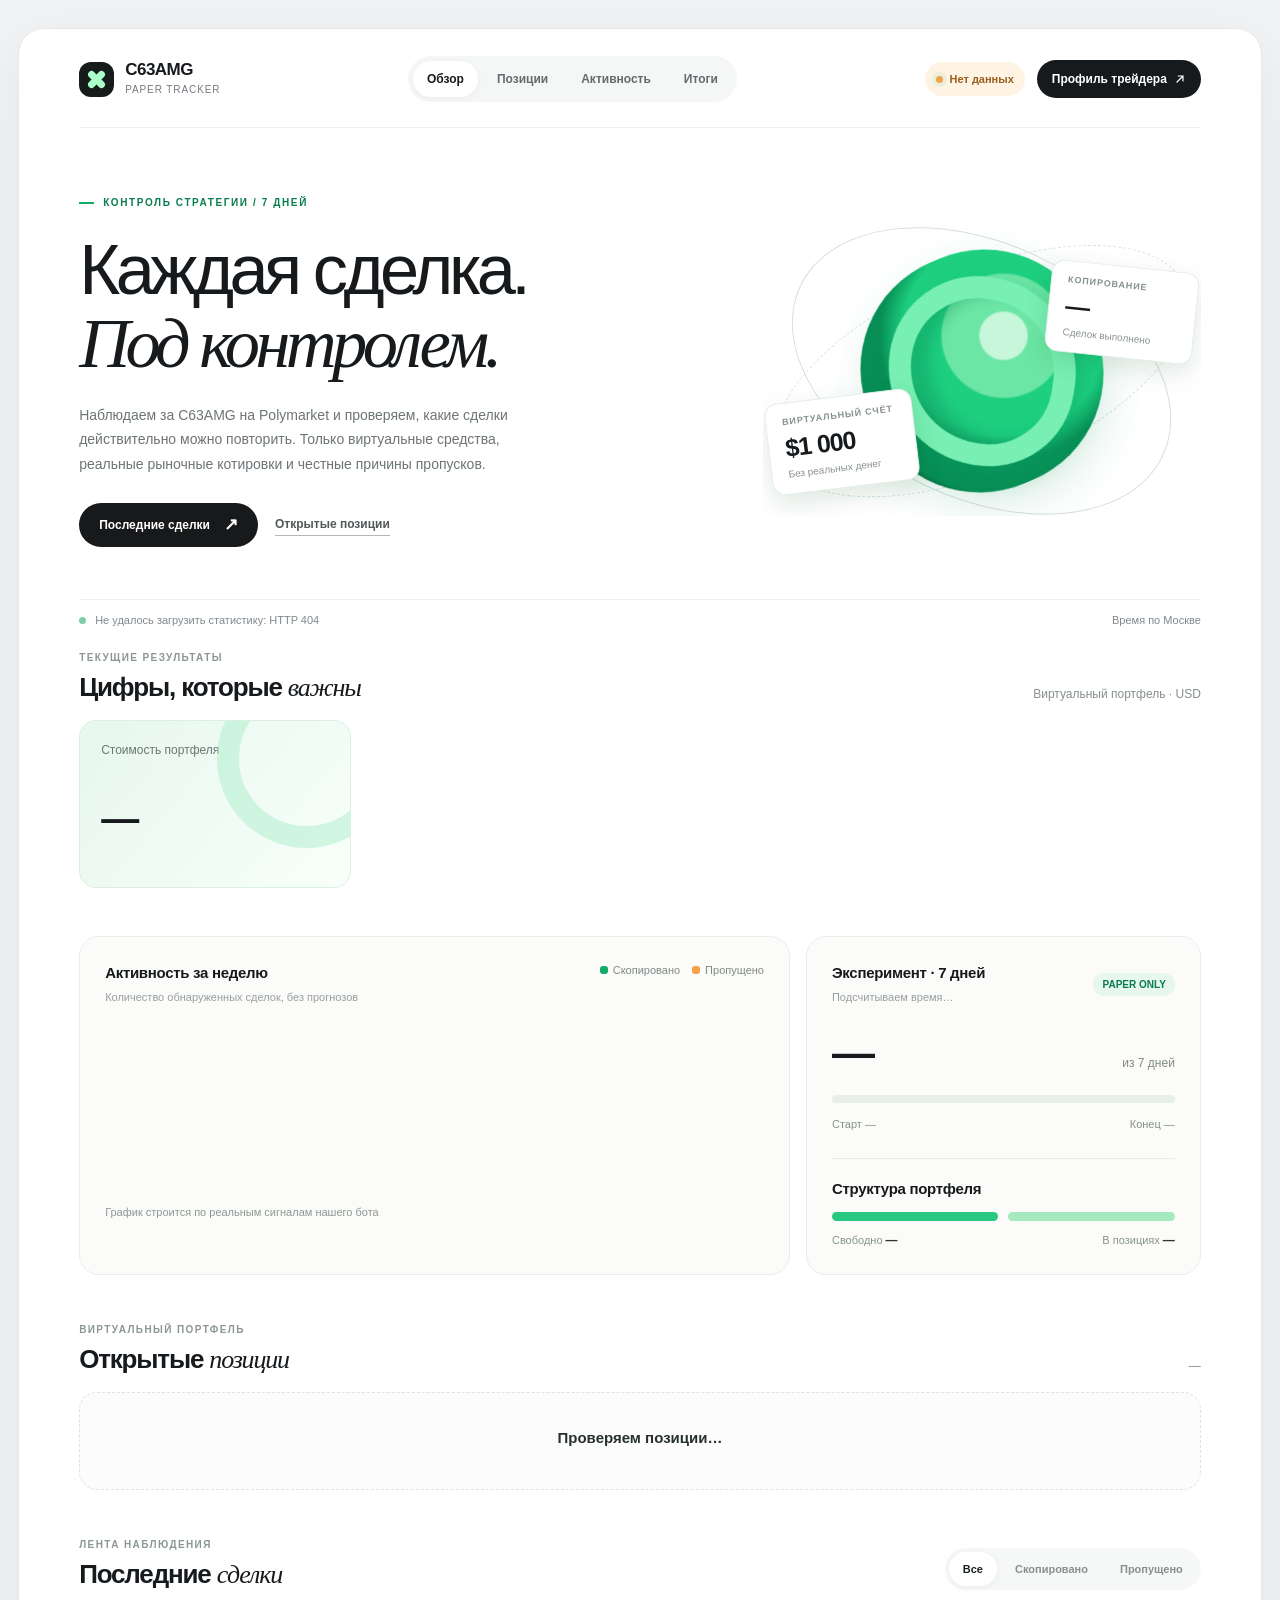
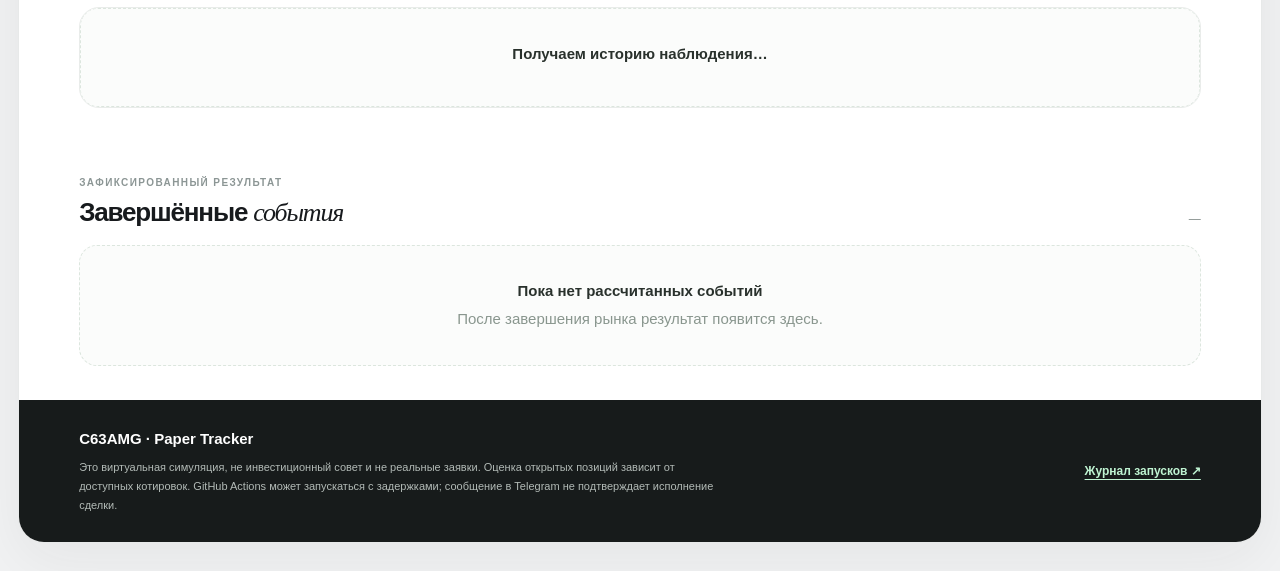
==== site/dashboard/index.html @ f2ab42cb "Publish approved premium dashboard at a fresh cache-free URL" ====
<!doctype html>
<html lang="ru">
<head>
  <meta charset="utf-8">
  <meta name="viewport" content="width=device-width, initial-scale=1, viewport-fit=cover">
  <meta name="theme-color" content="#f3f4f4">
  <meta name="description" content="C63AMG Paper Tracker — результаты виртуального копирования публичных сделок Polymarket.">
  <title>C63AMG — Paper Tracker</title>
  <style>
    :root{--bg:#f1f2f3;--paper:#fff;--text:#171a1d;--muted:#737a80;--faint:#98a0a4;--border:#e8eaeb;--green:#11ac68;--greenDark:#087d4d;--greenPale:#e7f7ed;--orange:#f6a146;--orangePale:#fff3e6;--red:#d65357;--redPale:#fcecec;--shadow:0 18px 58px rgba(31,42,38,.06)}
    *{box-sizing:border-box}html{scroll-behavior:smooth}body{margin:0;background:var(--bg);font:15px/1.5 -apple-system,BlinkMacSystemFont,"Segoe UI",Arial,sans-serif;color:var(--text);-webkit-font-smoothing:antialiased}button,a{-webkit-tap-highlight-color:transparent}a{color:inherit;text-decoration:none}button{font:inherit;cursor:pointer}button:focus-visible,a:focus-visible{outline:3px solid #4fbf88;outline-offset:3px}::selection{background:#bcf5d3}
    .shell{max-width:1320px;margin:28px auto;padding:0 18px}.frame{background:#fff;border-radius:26px;border:1px solid #e7e9e9;box-shadow:var(--shadow);overflow:hidden;min-height:90vh}.inner{padding:0 clamp(22px,4.7vw,66px)}
    header{display:flex;align-items:center;justify-content:space-between;gap:22px;padding-top:27px;padding-bottom:25px;border-bottom:1px solid #eceeef}
    .brand{display:flex;align-items:center;gap:11px;flex-shrink:0}.brand-mark{height:35px;width:35px;background:#171b1a;border-radius:12px;display:grid;place-items:center;position:relative}.brand-mark:before,.brand-mark:after{content:"";position:absolute;border-radius:4px;background:#aaffc9;width:7px;height:21px;transform:rotate(45deg)}.brand-mark:after{transform:rotate(-45deg)}.brand-name{font-weight:770;letter-spacing:-.5px;font-size:17px;line-height:1.05}.brand-detail{font-size:10px;letter-spacing:.09em;text-transform:uppercase;color:var(--muted);margin-top:4px}
    .top-nav{display:flex;align-items:center;gap:5px;padding:5px;background:#f5f6f6;border-radius:99px}.top-nav a{font-size:12px;font-weight:650;padding:9px 14px;border-radius:99px;color:#636b6e;white-space:nowrap}.top-nav a:hover,.top-nav a.active{background:white;color:#181b1d;box-shadow:0 2px 8px #1018160a}
    .header-end{display:flex;align-items:center;gap:12px}.online{display:inline-flex;align-items:center;gap:7px;background:#eff8f2;border-radius:99px;color:#208054;padding:9px 11px;font-size:11px;font-weight:730;white-space:nowrap}.online:before{content:"";height:7px;width:7px;border-radius:50%;background:var(--green);box-shadow:0 0 0 4px #31c97919}.online.stale{background:#fff3e4;color:#995f1d}.online.stale:before{background:#f1a24b}.profile{display:inline-flex;align-items:center;gap:7px;background:#171a1c;color:white;border:0;border-radius:99px;padding:10px 15px;font-size:12px;font-weight:650;white-space:nowrap}.profile svg{height:12px;width:12px}
    .hero{position:relative;display:grid;grid-template-columns:1.22fr .78fr;align-items:stretch;padding-top:67px;padding-bottom:52px;min-height:380px;isolation:isolate}.eyebrow{letter-spacing:.16em;font-size:10px;font-weight:800;text-transform:uppercase;color:var(--greenDark);display:flex;align-items:center;gap:9px}.eyebrow:before{content:"";display:inline-block;width:15px;height:2px;background:var(--green)}.hero h1{font-weight:480;max-width:740px;font-size:clamp(44px,5.5vw,74px);line-height:1.035;letter-spacing:-.064em;margin:24px 0 23px}.hero h1 em{font-family:Georgia,"Times New Roman",serif;font-weight:400;letter-spacing:-.065em}.hero-text{max-width:440px;font-size:14px;color:#6d7477;line-height:1.75;margin:0 0 27px}.hero-actions{display:flex;align-items:center;gap:17px;flex-wrap:wrap}.btn-dark{border:0;background:#17191a;color:#fff;border-radius:99px;font-size:12px;font-weight:700;padding:13px 20px;display:inline-flex;align-items:center;gap:14px;white-space:nowrap}.btn-dark span{font-size:17px;line-height:0}.text-link{font-size:12px;color:#52595a;font-weight:700;border-bottom:1px solid #b3b7b7;padding-bottom:2px}
    .hero-art{align-self:center;position:relative;height:290px;display:flex;align-items:center;justify-content:center;overflow:hidden}.hero-art .swirl{width:240px;height:240px;border-radius:48%;position:relative;background:radial-gradient(circle at 64% 40%,#c7f6db 0 11%,#6ce6a4 12% 29%,#1ecf80 30% 48%,#078e55 59% 75%,#085b3b 80%);filter:drop-shadow(0 16px 20px #0e8f5626);transform:rotate(-23deg)}.hero-art .swirl:after{content:"";position:absolute;inset:26px;border:22px solid #78efb3;border-radius:48% 52% 46% 54%;transform:rotate(32deg);box-shadow:inset 18px -8px 13px #0c915a65,8px 10px 20px #0b9f6366}.hero-art .orbit{position:absolute;inset:17px 18px;border:1px solid #d8dfdb;border-radius:50%;transform:rotate(25deg)}.hero-art .orbit2{position:absolute;inset:45px -2px;border:1px dashed #d6e4da;border-radius:50%;transform:rotate(-23deg)}.hero-art .floating{position:absolute;background:#fff;box-shadow:0 9px 24px #0d4f2922;border:1px solid #e5eee6;border-radius:13px;padding:12px 16px;min-width:148px;z-index:2}.floating.left{left:1%;bottom:28px;transform:rotate(-7deg)}.floating.right{right:1%;top:40px;transform:rotate(6deg)}.floating .topline{font-size:9px;font-weight:800;letter-spacing:.1em;color:#85918b;text-transform:uppercase}.floating .number{font-size:25px;font-weight:720;letter-spacing:-1px}.floating .small{font-size:10px;color:#89938c}
    .sync{border-top:1px solid #eee;padding:12px 0 17px;display:flex;justify-content:space-between;align-items:center;gap:14px;flex-wrap:wrap;color:#80888d;font-size:11px}.sync-left{display:flex;align-items:center;gap:9px}.sync-dot{height:7px;width:7px;background:#7ccfaa;border-radius:50%}.sync.stale .sync-dot{background:var(--orange)}
    .section-heading{display:flex;justify-content:space-between;gap:14px;align-items:end;margin:4px 0 17px}.section-heading h2{font-size:26px;letter-spacing:-.045em;line-height:1.15;font-weight:630;margin:0}.section-heading h2 em{font-family:Georgia,serif;font-weight:400}.section-over{font-weight:800;letter-spacing:.14em;text-transform:uppercase;font-size:10px;color:#8c9695;margin-bottom:8px}.section-note{font-size:12px;color:#87908e}
    .metrics{display:grid;grid-template-columns:repeat(4,minmax(0,1fr));gap:12px;margin-bottom:48px}.metric-card{position:relative;background:#f9faf9;border:1px solid #edf0ee;border-radius:17px;min-height:168px;padding:21px 21px 19px;overflow:hidden}.metric-card .label{font-size:12px;color:#6b7772;line-height:1.35;min-height:35px}.metric-card .value{font-weight:710;font-size:clamp(24px,3vw,38px);line-height:1.2;letter-spacing:-.045em;margin-top:20px;font-variant-numeric:tabular-nums}.metric-card .aside{font-size:11px;color:#929c98;margin-top:10px;line-height:1.3}.metric-card.main{background:linear-gradient(130deg,#e7f7ed,#f8fffb);border-color:#d9f0e2}.metric-card.main:after{content:"";position:absolute;right:-46px;top:-52px;border-radius:50%;width:135px;height:135px;border:22px solid #aeeecb;opacity:.52}.metric-card .value.good{color:var(--greenDark)}.metric-card .value.bad{color:var(--red)}
    .overview-row{display:grid;grid-template-columns:1.35fr .75fr;gap:16px;margin-bottom:47px}.data-panel{background:#fbfbfa;border:1px solid #e9edeb;border-radius:20px;padding:25px;min-width:0}.panel-header{display:flex;justify-content:space-between;align-items:start;gap:10px;margin-bottom:22px}.panel-title{font-size:15px;font-weight:750;letter-spacing:-.02em}.panel-sub{font-size:11px;color:#97a09c;margin-top:5px}.legend{display:flex;align-items:center;gap:12px;font-size:11px;color:#818a85;flex-wrap:wrap}.legend span:before{content:"";display:inline-block;height:8px;width:8px;border-radius:3px;background:var(--green);margin-right:5px}.legend span.alt:before{background:var(--orange)}
    .chart{display:flex;align-items:end;justify-content:space-between;gap:12px;height:166px;padding:13px 0 0}.chart-col{height:100%;flex:1;max-width:56px;min-width:0;display:flex;flex-direction:column;justify-content:flex-end;align-items:center;gap:6px}.bar-stack{height:126px;min-height:126px;width:min(100%,32px);display:flex;flex-direction:column;justify-content:flex-end;border-radius:7px;overflow:hidden;background:linear-gradient(to top,#edf1ef 0 2px,transparent 2px)}.bar-copy{background:var(--green);min-height:0;transition:height .2s}.bar-skip{background:var(--orange);min-height:0}.chart-count{font-weight:700;font-size:10px;height:16px;color:#4f5f56}.chart-day{font-size:10px;color:#929d97;white-space:nowrap}.chart-caption{font-size:11px;color:#8e9893;margin-top:10px}
    .progress-top{display:flex;justify-content:space-between;align-items:baseline;gap:8px}.progress-top .big{font-size:43px;font-weight:700;letter-spacing:-.06em;line-height:1.15}.progress-top .rest{font-size:12px;color:#818b85}.progress-track{height:8px;background:#e8efe9;border-radius:99px;overflow:hidden;margin:18px 0 13px}.progress-fill{height:100%;width:0;background:var(--green);border-radius:99px;transition:width .4s}.progress-ends{display:flex;justify-content:space-between;color:#85928a;font-size:11px}.allocation{border-top:1px solid #e6ece8;margin-top:25px;padding-top:19px}.alloc-grid{display:flex;gap:10px;margin-top:12px}.allocation-piece{height:9px;border-radius:99px;background:#dbe3df;flex:1}.allocation-piece.cash{background:#29c880}.allocation-piece.open{background:#a5e9bf}.alloc-row{display:flex;justify-content:space-between;gap:10px;margin-top:10px;font-size:11px;color:#87958e}.alloc-row b{color:#2a3330;font-size:12px}
    .positions-grid{display:grid;grid-template-columns:repeat(2,minmax(0,1fr));gap:14px;margin-bottom:47px}.position-card{border:1px solid #e8ece9;border-radius:19px;padding:23px;min-width:0;background:#fff;transition:border-color .18s}.position-card:hover{border-color:#a8d9bc}.position-head{display:flex;align-items:start;gap:14px}.sport-icon{display:grid;place-items:center;height:49px;width:49px;border-radius:13px;background:#f0f3f1;color:#272f2b;font-size:15px;font-weight:850;letter-spacing:-.05em;flex-shrink:0}.sport-icon.ufc{background:#fcf0ee;color:#cf302a}.sport-icon.wta{background:#f2ecff;color:#7651ca}.sport-icon.foot{background:#e8f5e9;color:#338551}.position-name{font-size:14px;font-weight:710;line-height:1.4;max-width:100%;overflow-wrap:anywhere}.position-outcome{font-size:12px;color:#7e8b83;margin-top:5px}.position-bottom{margin-top:23px;padding-top:18px;border-top:1px solid #eef1ef;display:grid;grid-template-columns:repeat(3,minmax(0,1fr));gap:10px}.p-detail-label{font-size:10px;color:#94a09a}.p-detail-value{font-size:16px;font-weight:700;margin-top:5px;letter-spacing:-.03em;font-variant-numeric:tabular-nums}.pill-small{background:var(--greenPale);color:var(--greenDark);padding:4px 9px;border-radius:99px;font-size:10px;font-weight:740;display:inline-block;margin-top:11px}.noted{color:#909c95;font-size:11px;margin-top:12px}
    .empty{border:1px dashed #dce6de;padding:34px 20px;border-radius:18px;text-align:center;grid-column:1/-1;color:#89968e;background:#fbfcfb}.empty .empty-circle{height:58px;width:58px;background:#edfaf2;border-radius:50%;display:grid;place-items:center;color:#19a365;font-size:30px;margin:0 auto 10px}.empty strong{display:block;color:#29312c;font-size:15px;margin-bottom:6px}
    .activity-section{padding-bottom:45px}.filters{display:flex;gap:4px;background:#f6f7f7;padding:4px;border-radius:99px}.filters button{background:none;border:0;border-radius:99px;padding:9px 14px;font-size:11px;color:#87918b;font-weight:700}.filters button.active{color:#18211b;background:#fff;box-shadow:0 2px 8px #1220190c}.signal-list{border:1px solid #e9ecea;border-radius:20px;overflow:hidden;background:#fff}.signal{display:grid;grid-template-columns:70px minmax(0,1fr) 154px 97px;align-items:center;gap:18px;padding:18px 22px;border-bottom:1px solid #f0f1f1}.signal:last-child{border-bottom:0}.signal:nth-child(even){background:#fbfcfb}.signal-time{font-size:11px;color:#86938d;font-variant-numeric:tabular-nums}.signal-info{min-width:0}.signal-title{font-size:13px;font-weight:660;color:#2b3230;line-height:1.35}.signal-sub{font-size:11px;color:#939c98;margin-top:6px}.signal-state{font-size:10px;font-weight:750;display:inline-block;border-radius:99px;padding:5px 9px;white-space:nowrap;background:var(--orangePale);color:#a66922}.signal-state.copied{background:var(--greenPale);color:var(--greenDark)}.signal-reason{font-size:11px;color:#9aa39f;margin-top:5px;max-width:170px;line-height:1.3}.signal-prices{text-align:right}.signal-prices b{font-size:17px;letter-spacing:-.035em}.signal-prices div{font-size:10px;color:#96a09b}.activity-bottom{display:flex;justify-content:center;padding-top:18px}.loadmore{border:1px solid #e1e7e3;border-radius:99px;padding:10px 19px;background:#fff;font-size:12px;font-weight:730;color:#49524d}.loadmore:hover{border-color:#6dc494}
    .settlement-list{display:grid;grid-template-columns:repeat(2,1fr);gap:13px;padding-bottom:34px}.settlement{display:flex;justify-content:space-between;gap:12px;border:1px solid var(--border);border-radius:15px;padding:16px 19px}.settlement b{font-size:13px}.settlement .smeta{color:#8f9993;font-size:11px;margin-top:4px}.settlement .spnl{font-weight:800;font-size:18px;white-space:nowrap}
    .footer{background:#171b1b;color:#fff;padding:28px clamp(22px,4.7vw,66px);display:flex;justify-content:space-between;align-items:center;gap:16px;flex-wrap:wrap}.footer strong{font-weight:760}.footer p{font-size:11px;color:#b2bab6;max-width:650px;margin:8px 0 0;line-height:1.7}.footer a{font-size:12px;font-weight:700;color:#bff4d2;text-decoration:underline;text-underline-offset:4px}
    .no-js{margin:16px 0;border-radius:12px;background:#fef1df;padding:14px}
    @media(max-width:1050px){.top-nav{display:none}.hero h1{font-size:clamp(42px,6.4vw,65px)}.hero-art .floating.left{left:0}.hero-art .floating.right{right:0}.overview-row{grid-template-columns:1.15fr .85fr}}
    @media(max-width:800px){.shell{margin:0;padding:0}.frame{border-radius:0;border:0}.inner{padding:0 22px}.hero{padding-top:42px;padding-bottom:28px;min-height:0}.hero-art{height:230px}.hero-art .swirl{width:190px;height:190px}.hero-art .floating{padding:8px 11px;min-width:110px}.floating .number{font-size:19px}.hero h1{font-size:48px}.metrics{grid-template-columns:repeat(2,1fr)}.overview-row{grid-template-columns:1fr}.positions-grid{grid-template-columns:1fr}.settlement-list{grid-template-columns:1fr}.metric-card{min-height:145px}}
    @media(max-width:560px){header{padding-top:18px;padding-bottom:16px}.inner{padding:0 17px}.brand-mark{width:32px;height:32px}.brand-name{font-size:15px}.online{font-size:10px;padding:8px 10px}.header-end{gap:6px}.profile{padding:8px 10px;font-size:10px}.profile svg{display:none}.hero{display:block;padding-top:31px;padding-bottom:14px}.hero h1{font-size:clamp(39px,10.6vw,54px);max-width:500px;letter-spacing:-.065em;margin:16px 0}.hero-text{font-size:13px;line-height:1.65;margin-bottom:18px}.hero-art{height:177px;margin:8px 0 -5px}.hero-art .swirl{width:135px;height:135px}.hero-art .swirl:after{inset:18px;border-width:12px}.hero-art .floating.left{bottom:9px;left:5%}.hero-art .floating.right{top:4px;right:5%}.hero-art .floating .small{display:none}.hero-art .floating{min-width:95px;padding:7px 9px}.floating .number{font-size:17px}.hero-art .orbit{inset:7px 20%}.hero-art .orbit2{inset:20px 15%}.hero-actions{gap:13px}.sync{font-size:10px;padding:11px 0 20px}.section-heading h2{font-size:24px}.section-note{font-size:11px}.metrics{gap:9px;margin-bottom:34px}.metric-card{padding:16px 14px;min-height:141px}.metric-card .value{font-size:26px;margin-top:15px}.metric-card .label{font-size:11px;min-height:31px}.metric-card .aside{font-size:10px}.data-panel{padding:19px}.overview-row{gap:11px;margin-bottom:36px}.panel-header{flex-wrap:wrap}.positions-grid{margin-bottom:35px}.position-card{padding:17px}.position-bottom{gap:7px}.p-detail-value{font-size:14px}.section-heading.filters-heading{display:block}.filters{display:inline-flex;margin-top:13px}.signal{grid-template-columns:1fr auto;gap:7px 10px;padding:16px}.signal-time{grid-column:1;grid-row:1}.signal-prices{grid-column:2;grid-row:1/3}.signal-info{grid-column:1;grid-row:2}.signal-status-group{grid-column:1/-1;grid-row:3;margin-top:5px}.signal-reason{display:inline;margin-left:7px}.signal-title{font-size:12px}.signal-prices b{font-size:15px}.activity-section{padding-bottom:30px}.footer{padding:25px 18px}}
    @media(prefers-reduced-motion:reduce){*{scroll-behavior:auto!important;transition:none!important}}
  </style>
</head>
<body>
<div class="shell"><div class="frame">
  <div class="inner">
    <header>
      <a class="brand" href="#top" aria-label="C63AMG — наверх"><span class="brand-mark" aria-hidden="true"></span><span><div class="brand-name">C63AMG</div><div class="brand-detail">Paper tracker</div></span></a>
      <nav class="top-nav" aria-label="Навигация"><a href="#summary" class="active">Обзор</a><a href="#positions">Позиции</a><a href="#activity">Активность</a><a href="#settlements">Итоги</a></nav>
      <div class="header-end"><span id="live-pill" class="online">Проверка…</span><a class="profile" href="https://polymarket.com/ru/@c63amg" target="_blank" rel="noopener noreferrer">Профиль трейдера <svg fill="none" viewBox="0 0 16 16" aria-hidden="true"><path d="M4 12 12 4M5.5 4H12v6.5" stroke="currentColor" stroke-width="1.6" stroke-linecap="round"/></svg></a></div>
    </header>
    <section class="hero" id="top" aria-labelledby="hero-title"><div><div class="eyebrow">Контроль стратегии / 7 дней</div><h1 id="hero-title">Каждая сделка.<br><em>Под контролем.</em></h1><p class="hero-text">Наблюдаем за C63AMG на Polymarket и проверяем, какие сделки действительно можно повторить. Только виртуальные средства, реальные рыночные котировки и честные причины пропусков.</p><div class="hero-actions"><a href="#activity" class="btn-dark">Последние сделки <span aria-hidden="true">↗</span></a><a href="#positions" class="text-link">Открытые позиции</a></div></div><div class="hero-art" aria-hidden="true"><div class="orbit"></div><div class="orbit2"></div><div class="swirl"></div><div class="floating left"><div class="topline">Виртуальный счёт</div><div class="number">$1 000</div><div class="small">Без реальных денег</div></div><div class="floating right"><div class="topline">Копирование</div><div class="number" id="art-copied">—</div><div class="small">Сделок выполнено</div></div></div></section>
    <div class="sync" id="sync-banner" role="status" aria-live="polite"><div class="sync-left"><span class="sync-dot"></span><span id="sync-status">Получаем последние данные…</span></div><span id="sync-time">Время по Москве</span></div>
    <section id="summary" aria-label="Ключевые показатели"><div class="section-heading"><div><div class="section-over">Текущие результаты</div><h2>Цифры, которые <em>важны</em></h2></div><span class="section-note">Виртуальный портфель · USD</span></div><div class="metrics" id="metrics"><div class="metric-card main"><div class="label">Стоимость портфеля</div><div class="value">—</div></div></div></section>
    <div class="overview-row"><section class="data-panel" aria-labelledby="chart-title"><div class="panel-header"><div><div id="chart-title" class="panel-title">Активность за неделю</div><div class="panel-sub">Количество обнаруженных сделок, без прогнозов</div></div><div class="legend"><span>Скопировано</span><span class="alt">Пропущено</span></div></div><div class="chart" id="weekly-chart" role="img" aria-label="Активность: копирование и пропуски за семь дней"></div><div class="chart-caption" id="chart-caption">График строится по реальным сигналам нашего бота</div></section>
      <section class="data-panel" aria-labelledby="period-title"><div class="panel-header"><div><div id="period-title" class="panel-title">Эксперимент · 7 дней</div><div class="panel-sub" id="period-label">Подсчитываем время…</div></div><span class="pill-small" id="period-pill">PAPER ONLY</span></div><div class="progress-top"><div class="big" id="day-counter">—</div><div class="rest" id="days-remain">из 7 дней</div></div><div class="progress-track" role="progressbar" aria-label="Прогресс семидневного теста" aria-valuemin="0" aria-valuemax="100" aria-valuenow="0" id="progress"><div class="progress-fill" id="progress-fill"></div></div><div class="progress-ends"><span id="date-start">Старт —</span><span id="date-end">Конец —</span></div><div class="allocation"><div class="panel-title">Структура портфеля</div><div class="alloc-grid" id="alloc-graph" aria-label="Структура виртуального счёта"><span class="allocation-piece cash"></span><span class="allocation-piece open"></span></div><div class="alloc-row"><span>Свободно <b id="free-amount">—</b></span><span>В позициях <b id="open-amount">—</b></span></div></div></section></div>
    <section id="positions" aria-labelledby="positions-title"><div class="section-heading"><div><div class="section-over">Виртуальный портфель</div><h2 id="positions-title">Открытые <em>позиции</em></h2></div><span class="section-note" id="positions-summary">—</span></div><div class="positions-grid" id="positions-list"><div class="empty"><strong>Проверяем позиции…</strong></div></div></section>
    <section id="activity" class="activity-section" aria-labelledby="activity-title"><div class="section-heading filters-heading"><div><div class="section-over">Лента наблюдения</div><h2 id="activity-title">Последние <em>сделки</em></h2></div><div class="filters" role="group" aria-label="Фильтр сделок"><button type="button" data-filter="all" class="active" aria-pressed="true">Все</button><button type="button" data-filter="COPIED" aria-pressed="false">Скопировано</button><button type="button" data-filter="SKIPPED" aria-pressed="false">Пропущено</button></div></div><div class="signal-list" id="signals"><div class="empty"><strong>Получаем историю наблюдения…</strong></div></div><div class="activity-bottom"><button type="button" id="load-more" class="loadmore" hidden>Показать ещё</button></div></section>
    <section id="settlements" aria-labelledby="settlements-title"><div class="section-heading"><div><div class="section-over">Зафиксированный результат</div><h2 id="settlements-title">Завершённые <em>события</em></h2></div><span class="section-note" id="settlement-count">—</span></div><div class="settlement-list" id="settlement-list"><div class="empty"><strong>Пока нет рассчитанных событий</strong><span>После завершения рынка результат появится здесь.</span></div></div></section>
  </div>
  <footer class="footer"><div><strong>C63AMG · Paper Tracker</strong><p>Это виртуальная симуляция, не инвестиционный совет и не реальные заявки. Оценка открытых позиций зависит от доступных котировок. GitHub Actions может запускаться с задержками; сообщение в Telegram не подтверждает исполнение сделки.</p></div><a href="https://github.com/dgorshenin555-commits/c63amg-tracker/actions" target="_blank" rel="noopener noreferrer">Журнал запусков ↗</a></footer>
</div></div>
<script>
(()=>{
'use strict';
const $=id=>document.getElementById(id);
const esc=v=>String(v??'').replace(/[&<>"']/g,c=>({'&':'&amp;','<':'&lt;','>':'&gt;','"':'&quot;',"'":'&#39;'}[c]));
const num=v=>{const n=Number(v);return Number.isFinite(n)?n:0};
const usd=(v,dec=2)=>'$'+num(v).toLocaleString('en-US',{minimumFractionDigits:dec,maximumFractionDigits:dec});
const signed=v=>(num(v)<0?'−':'+')+usd(Math.abs(num(v)));
const cls=v=>num(v)<-0.00001?'bad':num(v)>0.00001?'good':'';
const dt=(ts,options={})=>ts?new Date(num(ts)*1000).toLocaleString('ru-RU',{timeZone:'Europe/Moscow',day:'2-digit',month:'short',...options}):'—';
const dayKey=ts=>ts?new Date(num(ts)*1000).toLocaleDateString('en-CA',{timeZone:'Europe/Moscow',year:'numeric',month:'2-digit',day:'2-digit'}):'';
const reasons={late_or_invalid:'Сигнал старше 7 минут',price_moved:'Цена уже изменилась',no_inventory:'Нет долей для продажи',risk_limit:'Лимит риска',price_filter:'Цена вне диапазона',no_depth:'Нет заявок по нужной цене',bad_signal:'Некорректные данные'};
const reason=r=>reasons[r]||((r||'').startsWith('orderbook_error:')?'Котировка недоступна':r==='paper_buy'?'Виртуальная покупка исполнена':r==='paper_sell'?'Виртуальная продажа исполнена':r||'—');
const marketIcon=t=>/UFC|MMA|fight|boxing/i.test(t||'')?['UFC','ufc']:/WTA|tennis|ATP/i.test(t||'')?['WTA','wta']:/football|LALIGA|vs\.|soccer/i.test(t||'')?['●','foot']:['↗',''];
let snapshot=null,filter='all',visible=8,lastFailure='';
function metric(label,val,desc,tone='',primary=false){return `<div class="metric-card ${primary?'main':''}"><div class="label">${esc(label)}</div><div class="value ${tone}">${esc(val)}</div><div class="aside">${esc(desc)}</div></div>`;}
function updateLive(){if(!snapshot)return;const secs=Math.max(0,Math.floor(Date.now()/1000-num(snapshot.updated)));const stale=secs>900;const msg=stale?`Данные устарели · ${Math.floor(secs/60)} мин без обновлений`:`Последний опрос · ${dt(snapshot.updated,{hour:'2-digit',minute:'2-digit'})} МСК`;$('live-pill').className='online'+(stale?' stale':'');$('live-pill').textContent=stale?'Обновление задерживается':'Мониторинг';$('sync-banner').classList.toggle('stale',stale);$('sync-status').textContent=msg;$('sync-time').textContent=`Проверено: ${dt(snapshot.updated,{hour:'2-digit',minute:'2-digit'})} МСК`}
function renderMetrics(s){const positions=Object.values(s.positions||{}).filter(p=>num(p.qty)>1e-9);const posValue=positions.reduce((a,p)=>a+num(p.mark_value??p.cost),0);const equity=num(s.equity??(num(s.cash)+posValue));const pnl=num(s.total_pnl??(equity-1000));const unreal=num(s.unrealized??(posValue-positions.reduce((a,p)=>a+num(p.cost),0)));$('metrics').innerHTML=[metric('Стоимость портфеля',usd(equity),'Свободные деньги + открытые позиции','',true),metric('Общий результат',signed(pnl),'От начального баланса $1 000',cls(pnl)),metric('Виртуально скопировано',String(s.copied||0),`Пропущено сигналов: ${s.skipped||0}`),metric('Свободные средства',usd(s.cash),'Доступно для новых симуляций')].join('');$('art-copied').textContent=String(s.copied||0);$('free-amount').textContent=usd(s.cash);$('open-amount').textContent=usd(posValue);const total=Math.max(0,num(s.cash))+Math.max(0,posValue),w=total?100*num(s.cash)/total:100;$('alloc-graph').innerHTML=`<span class="allocation-piece cash" style="flex:${Math.max(.1,w)}"></span><span class="allocation-piece open" style="flex:${Math.max(.1,100-w)}"></span>`;}
function renderWeek(s){const start=num(s.started),end=num(s.end),now=Date.now()/1000,progress=end>start?Math.max(0,Math.min(100,(now-start)/(end-start)*100)):0;const days=Math.max(0,Math.min(7,Math.floor((now-start)/86400)+1));$('day-counter').textContent=now>end?'7/7':days+'/7';$('days-remain').textContent=now>end?'Тест завершён':'дней теста';$('period-label').textContent=now>end?'Семидневный период завершён':'Текущий тест · без реальных денег';$('progress-fill').style.width=progress.toFixed(1)+'%';$('progress').setAttribute('aria-valuenow',Math.round(progress));$('date-start').textContent=dt(start,{day:'2-digit',month:'short'});$('date-end').textContent=dt(end,{day:'2-digit',month:'short'});let count=[];for(let i=0;i<7;i++){const day=start+i*86400;count.push({day:dt(day,{day:'2-digit',month:'short'}),key:dayKey(day),copy:0,skip:0});}for(const e of s.events||[]){const index=count.findIndex(x=>x.key===dayKey(e.ts||e.detected));if(index>=0){if(e.decision==='COPIED')count[index].copy++;else count[index].skip++;}}const max=Math.max(1,...count.map(x=>x.copy+x.skip));$('weekly-chart').innerHTML=count.map(x=>{const copied=100*x.copy/max,skipped=100*x.skip/max;return `<div class="chart-col" title="${esc(x.day)}: ${x.copy} скопировано, ${x.skip} пропущено"><div class="chart-count">${x.copy+x.skip||''}</div><div class="bar-stack"><div class="bar-skip" style="height:${skipped}%"></div><div class="bar-copy" style="height:${copied}%"></div></div><div class="chart-day">${esc(x.day.split(' ')[0])}</div></div>`;}).join('');$('chart-caption').textContent=`${s.copied||0} скопировано · ${s.skipped||0} пропущено. График основан на сохранённых сигналах.`;}
function renderPositions(s){const positions=Object.values(s.positions||{}).filter(p=>num(p.qty)>1e-9);$('positions-summary').textContent=`${positions.length} активных · ${usd(positions.reduce((a,p)=>a+num(p.cost),0))} вложено`;$('positions-list').innerHTML=positions.length?positions.map(p=>{const ico=marketIcon(p.title);const cost=num(p.cost),mark=num(p.mark_value??cost),diff=mark-cost;const quality=p.mark_source==='cost_fallback'?'Котировка недоступна, показана себестоимость':p.mark_source==='gamma_indicative'?'Ориентировочная котировка':'Оценка по доступной цене продажи';return `<article class="position-card"><div class="position-head"><div class="sport-icon ${ico[1]}" aria-hidden="true">${ico[0]}</div><div><div class="position-name">${esc(p.title)}</div><div class="position-outcome">Исход: <strong>${esc(p.outcome)}</strong></div><span class="pill-small">● Виртуальная позиция</span></div></div><div class="position-bottom"><div><div class="p-detail-label">Вложено</div><div class="p-detail-value">${usd(cost)}</div></div><div><div class="p-detail-label">Оценка сейчас</div><div class="p-detail-value">${usd(mark)}</div></div><div><div class="p-detail-label">P&amp;L</div><div class="p-detail-value" style="color:${diff<0?'#d65357':'#08834e'}">${signed(diff)}</div></div></div><div class="noted">${num(p.qty).toFixed(2)} долей · ${esc(quality)}</div></article>`;}).join(''):`<div class="empty"><div class="empty-circle">◌</div><strong>Нет открытых позиций</strong><span>Новые виртуальные покупки появятся здесь автоматически.</span></div>`;}
function renderSignals(s){const records=(s.events||[]).filter(e=>filter==='all'||e.decision===filter).slice().reverse();const show=records.slice(0,visible);$('signals').innerHTML=show.length?show.map(e=>{const copied=e.decision==='COPIED',price=num(e.price);const displayReason=reason(e.reason);const simPrice=e.sim_price!=null?`Наша цена: ${Math.round(num(e.sim_price)*1000)/10}¢`:'Не исполнено';return `<article class="signal"><div class="signal-time">${dt(e.detected,{hour:'2-digit',minute:'2-digit'})}</div><div class="signal-info"><div class="signal-title">${esc(e.market)}</div><div class="signal-sub">${e.side==='BUY'?'Покупка':'Продажа'} · ${esc(e.outcome)}</div></div><div class="signal-status-group"><span class="signal-state ${copied?'copied':''}">${copied?'✓ Скопировано':'↷ Пропущено'}</span><div class="signal-reason">${esc(displayReason)}</div></div><div class="signal-prices"><b>${(price*100).toFixed(1).replace(/\.0$/,'')}¢</b><div>${esc(simPrice)}</div></div></article>`;}).join(''):`<div class="empty"><div class="empty-circle">↗</div><strong>Здесь пока пусто</strong><span>${filter==='all'?'Ожидаем первые новые сделки трейдера.':'Для этого фильтра сделок пока нет.'}</span></div>`;$('load-more').hidden=records.length<=visible;}
function renderSettled(s){const v=(s.settlements||[]).slice().reverse();$('settlement-count').textContent=`${v.length} событий`;$('settlement-list').innerHTML=v.length?v.slice(0,20).map(p=>`<div class="settlement"><div><b>${esc(p.market||'Событие')}</b><div class="smeta">${esc(p.outcome)} · ${p.result==='WIN'?'Выигрыш':p.result==='LOSS'?'Проигрыш':'Расчёт'} · ${dt(p.resolved_at)}</div></div><div class="spnl" style="color:${num(p.pnl)<0?'#d65357':'#08834e'}">${signed(p.pnl)}</div></div>`).join(''):`<div class="empty"><div class="empty-circle">✓</div><strong>Официальных расчётов пока нет</strong><span>После завершения событий результаты появятся здесь.</span></div>`;}
function render(s){snapshot=s;updateLive();renderMetrics(s);renderWeek(s);renderPositions(s);renderSignals(s);renderSettled(s);}
async function load(){try{const response=await fetch('state.json?ts='+Date.now(),{cache:'no-store'});if(!response.ok)throw new Error('HTTP '+response.status);const s=await response.json();render(s);lastFailure='';}catch(error){lastFailure=String(error.message||error);if(!snapshot){$('sync-status').textContent='Не удалось загрузить статистику: '+lastFailure;$('live-pill').textContent='Нет данных';$('live-pill').classList.add('stale')}else{$('sync-status').textContent='Ошибка обновления. Показан предыдущий снимок: '+lastFailure;}}}
for(const b of document.querySelectorAll('[data-filter]')){b.addEventListener('click',()=>{filter=b.dataset.filter;visible=8;for(const x of document.querySelectorAll('[data-filter]')){const selected=x===b;x.classList.toggle('active',selected);x.setAttribute('aria-pressed',selected?'true':'false')}if(snapshot)renderSignals(snapshot)})}
$('load-more').addEventListener('click',()=>{visible+=12;if(snapshot)renderSignals(snapshot)});
load();setInterval(load,60000);setInterval(updateLive,20000);
})();
</script>
</body>
</html>
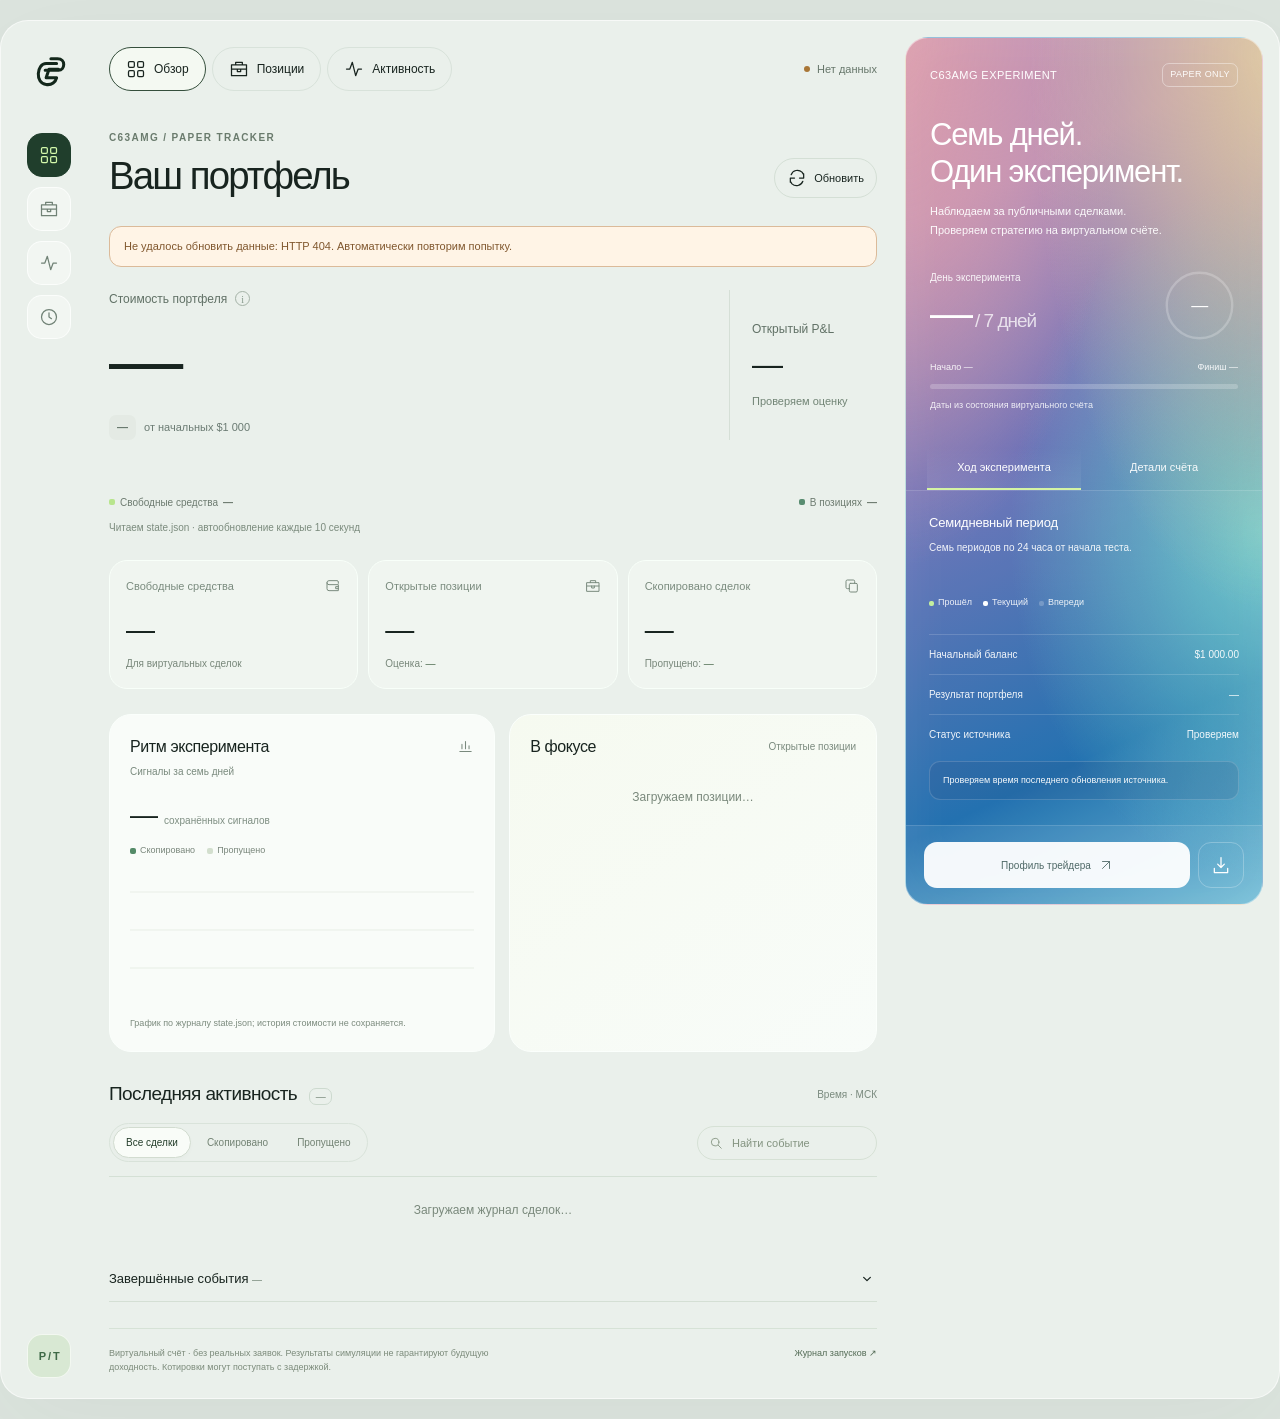
==== commit a5acbd7e: "Build premium C63AMG dashboard with real portfolio data" ====
--- a/site/dashboard/index.html
+++ b/site/dashboard/index.html
@@ -1,86 +1,538 @@
 <!doctype html>
 <html lang="ru">
-<head>
-  <meta charset="utf-8">
-  <meta name="viewport" content="width=device-width, initial-scale=1, viewport-fit=cover">
-  <meta name="theme-color" content="#f3f4f4">
-  <meta name="description" content="C63AMG Paper Tracker — результаты виртуального копирования публичных сделок Polymarket.">
-  <title>C63AMG — Paper Tracker</title>
-  <style>
-    :root{--bg:#f1f2f3;--paper:#fff;--text:#171a1d;--muted:#737a80;--faint:#98a0a4;--border:#e8eaeb;--green:#11ac68;--greenDark:#087d4d;--greenPale:#e7f7ed;--orange:#f6a146;--orangePale:#fff3e6;--red:#d65357;--redPale:#fcecec;--shadow:0 18px 58px rgba(31,42,38,.06)}
-    *{box-sizing:border-box}html{scroll-behavior:smooth}body{margin:0;background:var(--bg);font:15px/1.5 -apple-system,BlinkMacSystemFont,"Segoe UI",Arial,sans-serif;color:var(--text);-webkit-font-smoothing:antialiased}button,a{-webkit-tap-highlight-color:transparent}a{color:inherit;text-decoration:none}button{font:inherit;cursor:pointer}button:focus-visible,a:focus-visible{outline:3px solid #4fbf88;outline-offset:3px}::selection{background:#bcf5d3}
-    .shell{max-width:1320px;margin:28px auto;padding:0 18px}.frame{background:#fff;border-radius:26px;border:1px solid #e7e9e9;box-shadow:var(--shadow);overflow:hidden;min-height:90vh}.inner{padding:0 clamp(22px,4.7vw,66px)}
-    header{display:flex;align-items:center;justify-content:space-between;gap:22px;padding-top:27px;padding-bottom:25px;border-bottom:1px solid #eceeef}
-    .brand{display:flex;align-items:center;gap:11px;flex-shrink:0}.brand-mark{height:35px;width:35px;background:#171b1a;border-radius:12px;display:grid;place-items:center;position:relative}.brand-mark:before,.brand-mark:after{content:"";position:absolute;border-radius:4px;background:#aaffc9;width:7px;height:21px;transform:rotate(45deg)}.brand-mark:after{transform:rotate(-45deg)}.brand-name{font-weight:770;letter-spacing:-.5px;font-size:17px;line-height:1.05}.brand-detail{font-size:10px;letter-spacing:.09em;text-transform:uppercase;color:var(--muted);margin-top:4px}
-    .top-nav{display:flex;align-items:center;gap:5px;padding:5px;background:#f5f6f6;border-radius:99px}.top-nav a{font-size:12px;font-weight:650;padding:9px 14px;border-radius:99px;color:#636b6e;white-space:nowrap}.top-nav a:hover,.top-nav a.active{background:white;color:#181b1d;box-shadow:0 2px 8px #1018160a}
-    .header-end{display:flex;align-items:center;gap:12px}.online{display:inline-flex;align-items:center;gap:7px;background:#eff8f2;border-radius:99px;color:#208054;padding:9px 11px;font-size:11px;font-weight:730;white-space:nowrap}.online:before{content:"";height:7px;width:7px;border-radius:50%;background:var(--green);box-shadow:0 0 0 4px #31c97919}.online.stale{background:#fff3e4;color:#995f1d}.online.stale:before{background:#f1a24b}.profile{display:inline-flex;align-items:center;gap:7px;background:#171a1c;color:white;border:0;border-radius:99px;padding:10px 15px;font-size:12px;font-weight:650;white-space:nowrap}.profile svg{height:12px;width:12px}
-    .hero{position:relative;display:grid;grid-template-columns:1.22fr .78fr;align-items:stretch;padding-top:67px;padding-bottom:52px;min-height:380px;isolation:isolate}.eyebrow{letter-spacing:.16em;font-size:10px;font-weight:800;text-transform:uppercase;color:var(--greenDark);display:flex;align-items:center;gap:9px}.eyebrow:before{content:"";display:inline-block;width:15px;height:2px;background:var(--green)}.hero h1{font-weight:480;max-width:740px;font-size:clamp(44px,5.5vw,74px);line-height:1.035;letter-spacing:-.064em;margin:24px 0 23px}.hero h1 em{font-family:Georgia,"Times New Roman",serif;font-weight:400;letter-spacing:-.065em}.hero-text{max-width:440px;font-size:14px;color:#6d7477;line-height:1.75;margin:0 0 27px}.hero-actions{display:flex;align-items:center;gap:17px;flex-wrap:wrap}.btn-dark{border:0;background:#17191a;color:#fff;border-radius:99px;font-size:12px;font-weight:700;padding:13px 20px;display:inline-flex;align-items:center;gap:14px;white-space:nowrap}.btn-dark span{font-size:17px;line-height:0}.text-link{font-size:12px;color:#52595a;font-weight:700;border-bottom:1px solid #b3b7b7;padding-bottom:2px}
-    .hero-art{align-self:center;position:relative;height:290px;display:flex;align-items:center;justify-content:center;overflow:hidden}.hero-art .swirl{width:240px;height:240px;border-radius:48%;position:relative;background:radial-gradient(circle at 64% 40%,#c7f6db 0 11%,#6ce6a4 12% 29%,#1ecf80 30% 48%,#078e55 59% 75%,#085b3b 80%);filter:drop-shadow(0 16px 20px #0e8f5626);transform:rotate(-23deg)}.hero-art .swirl:after{content:"";position:absolute;inset:26px;border:22px solid #78efb3;border-radius:48% 52% 46% 54%;transform:rotate(32deg);box-shadow:inset 18px -8px 13px #0c915a65,8px 10px 20px #0b9f6366}.hero-art .orbit{position:absolute;inset:17px 18px;border:1px solid #d8dfdb;border-radius:50%;transform:rotate(25deg)}.hero-art .orbit2{position:absolute;inset:45px -2px;border:1px dashed #d6e4da;border-radius:50%;transform:rotate(-23deg)}.hero-art .floating{position:absolute;background:#fff;box-shadow:0 9px 24px #0d4f2922;border:1px solid #e5eee6;border-radius:13px;padding:12px 16px;min-width:148px;z-index:2}.floating.left{left:1%;bottom:28px;transform:rotate(-7deg)}.floating.right{right:1%;top:40px;transform:rotate(6deg)}.floating .topline{font-size:9px;font-weight:800;letter-spacing:.1em;color:#85918b;text-transform:uppercase}.floating .number{font-size:25px;font-weight:720;letter-spacing:-1px}.floating .small{font-size:10px;color:#89938c}
-    .sync{border-top:1px solid #eee;padding:12px 0 17px;display:flex;justify-content:space-between;align-items:center;gap:14px;flex-wrap:wrap;color:#80888d;font-size:11px}.sync-left{display:flex;align-items:center;gap:9px}.sync-dot{height:7px;width:7px;background:#7ccfaa;border-radius:50%}.sync.stale .sync-dot{background:var(--orange)}
-    .section-heading{display:flex;justify-content:space-between;gap:14px;align-items:end;margin:4px 0 17px}.section-heading h2{font-size:26px;letter-spacing:-.045em;line-height:1.15;font-weight:630;margin:0}.section-heading h2 em{font-family:Georgia,serif;font-weight:400}.section-over{font-weight:800;letter-spacing:.14em;text-transform:uppercase;font-size:10px;color:#8c9695;margin-bottom:8px}.section-note{font-size:12px;color:#87908e}
-    .metrics{display:grid;grid-template-columns:repeat(4,minmax(0,1fr));gap:12px;margin-bottom:48px}.metric-card{position:relative;background:#f9faf9;border:1px solid #edf0ee;border-radius:17px;min-height:168px;padding:21px 21px 19px;overflow:hidden}.metric-card .label{font-size:12px;color:#6b7772;line-height:1.35;min-height:35px}.metric-card .value{font-weight:710;font-size:clamp(24px,3vw,38px);line-height:1.2;letter-spacing:-.045em;margin-top:20px;font-variant-numeric:tabular-nums}.metric-card .aside{font-size:11px;color:#929c98;margin-top:10px;line-height:1.3}.metric-card.main{background:linear-gradient(130deg,#e7f7ed,#f8fffb);border-color:#d9f0e2}.metric-card.main:after{content:"";position:absolute;right:-46px;top:-52px;border-radius:50%;width:135px;height:135px;border:22px solid #aeeecb;opacity:.52}.metric-card .value.good{color:var(--greenDark)}.metric-card .value.bad{color:var(--red)}
-    .overview-row{display:grid;grid-template-columns:1.35fr .75fr;gap:16px;margin-bottom:47px}.data-panel{background:#fbfbfa;border:1px solid #e9edeb;border-radius:20px;padding:25px;min-width:0}.panel-header{display:flex;justify-content:space-between;align-items:start;gap:10px;margin-bottom:22px}.panel-title{font-size:15px;font-weight:750;letter-spacing:-.02em}.panel-sub{font-size:11px;color:#97a09c;margin-top:5px}.legend{display:flex;align-items:center;gap:12px;font-size:11px;color:#818a85;flex-wrap:wrap}.legend span:before{content:"";display:inline-block;height:8px;width:8px;border-radius:3px;background:var(--green);margin-right:5px}.legend span.alt:before{background:var(--orange)}
-    .chart{display:flex;align-items:end;justify-content:space-between;gap:12px;height:166px;padding:13px 0 0}.chart-col{height:100%;flex:1;max-width:56px;min-width:0;display:flex;flex-direction:column;justify-content:flex-end;align-items:center;gap:6px}.bar-stack{height:126px;min-height:126px;width:min(100%,32px);display:flex;flex-direction:column;justify-content:flex-end;border-radius:7px;overflow:hidden;background:linear-gradient(to top,#edf1ef 0 2px,transparent 2px)}.bar-copy{background:var(--green);min-height:0;transition:height .2s}.bar-skip{background:var(--orange);min-height:0}.chart-count{font-weight:700;font-size:10px;height:16px;color:#4f5f56}.chart-day{font-size:10px;color:#929d97;white-space:nowrap}.chart-caption{font-size:11px;color:#8e9893;margin-top:10px}
-    .progress-top{display:flex;justify-content:space-between;align-items:baseline;gap:8px}.progress-top .big{font-size:43px;font-weight:700;letter-spacing:-.06em;line-height:1.15}.progress-top .rest{font-size:12px;color:#818b85}.progress-track{height:8px;background:#e8efe9;border-radius:99px;overflow:hidden;margin:18px 0 13px}.progress-fill{height:100%;width:0;background:var(--green);border-radius:99px;transition:width .4s}.progress-ends{display:flex;justify-content:space-between;color:#85928a;font-size:11px}.allocation{border-top:1px solid #e6ece8;margin-top:25px;padding-top:19px}.alloc-grid{display:flex;gap:10px;margin-top:12px}.allocation-piece{height:9px;border-radius:99px;background:#dbe3df;flex:1}.allocation-piece.cash{background:#29c880}.allocation-piece.open{background:#a5e9bf}.alloc-row{display:flex;justify-content:space-between;gap:10px;margin-top:10px;font-size:11px;color:#87958e}.alloc-row b{color:#2a3330;font-size:12px}
-    .positions-grid{display:grid;grid-template-columns:repeat(2,minmax(0,1fr));gap:14px;margin-bottom:47px}.position-card{border:1px solid #e8ece9;border-radius:19px;padding:23px;min-width:0;background:#fff;transition:border-color .18s}.position-card:hover{border-color:#a8d9bc}.position-head{display:flex;align-items:start;gap:14px}.sport-icon{display:grid;place-items:center;height:49px;width:49px;border-radius:13px;background:#f0f3f1;color:#272f2b;font-size:15px;font-weight:850;letter-spacing:-.05em;flex-shrink:0}.sport-icon.ufc{background:#fcf0ee;color:#cf302a}.sport-icon.wta{background:#f2ecff;color:#7651ca}.sport-icon.foot{background:#e8f5e9;color:#338551}.position-name{font-size:14px;font-weight:710;line-height:1.4;max-width:100%;overflow-wrap:anywhere}.position-outcome{font-size:12px;color:#7e8b83;margin-top:5px}.position-bottom{margin-top:23px;padding-top:18px;border-top:1px solid #eef1ef;display:grid;grid-template-columns:repeat(3,minmax(0,1fr));gap:10px}.p-detail-label{font-size:10px;color:#94a09a}.p-detail-value{font-size:16px;font-weight:700;margin-top:5px;letter-spacing:-.03em;font-variant-numeric:tabular-nums}.pill-small{background:var(--greenPale);color:var(--greenDark);padding:4px 9px;border-radius:99px;font-size:10px;font-weight:740;display:inline-block;margin-top:11px}.noted{color:#909c95;font-size:11px;margin-top:12px}
-    .empty{border:1px dashed #dce6de;padding:34px 20px;border-radius:18px;text-align:center;grid-column:1/-1;color:#89968e;background:#fbfcfb}.empty .empty-circle{height:58px;width:58px;background:#edfaf2;border-radius:50%;display:grid;place-items:center;color:#19a365;font-size:30px;margin:0 auto 10px}.empty strong{display:block;color:#29312c;font-size:15px;margin-bottom:6px}
-    .activity-section{padding-bottom:45px}.filters{display:flex;gap:4px;background:#f6f7f7;padding:4px;border-radius:99px}.filters button{background:none;border:0;border-radius:99px;padding:9px 14px;font-size:11px;color:#87918b;font-weight:700}.filters button.active{color:#18211b;background:#fff;box-shadow:0 2px 8px #1220190c}.signal-list{border:1px solid #e9ecea;border-radius:20px;overflow:hidden;background:#fff}.signal{display:grid;grid-template-columns:70px minmax(0,1fr) 154px 97px;align-items:center;gap:18px;padding:18px 22px;border-bottom:1px solid #f0f1f1}.signal:last-child{border-bottom:0}.signal:nth-child(even){background:#fbfcfb}.signal-time{font-size:11px;color:#86938d;font-variant-numeric:tabular-nums}.signal-info{min-width:0}.signal-title{font-size:13px;font-weight:660;color:#2b3230;line-height:1.35}.signal-sub{font-size:11px;color:#939c98;margin-top:6px}.signal-state{font-size:10px;font-weight:750;display:inline-block;border-radius:99px;padding:5px 9px;white-space:nowrap;background:var(--orangePale);color:#a66922}.signal-state.copied{background:var(--greenPale);color:var(--greenDark)}.signal-reason{font-size:11px;color:#9aa39f;margin-top:5px;max-width:170px;line-height:1.3}.signal-prices{text-align:right}.signal-prices b{font-size:17px;letter-spacing:-.035em}.signal-prices div{font-size:10px;color:#96a09b}.activity-bottom{display:flex;justify-content:center;padding-top:18px}.loadmore{border:1px solid #e1e7e3;border-radius:99px;padding:10px 19px;background:#fff;font-size:12px;font-weight:730;color:#49524d}.loadmore:hover{border-color:#6dc494}
-    .settlement-list{display:grid;grid-template-columns:repeat(2,1fr);gap:13px;padding-bottom:34px}.settlement{display:flex;justify-content:space-between;gap:12px;border:1px solid var(--border);border-radius:15px;padding:16px 19px}.settlement b{font-size:13px}.settlement .smeta{color:#8f9993;font-size:11px;margin-top:4px}.settlement .spnl{font-weight:800;font-size:18px;white-space:nowrap}
-    .footer{background:#171b1b;color:#fff;padding:28px clamp(22px,4.7vw,66px);display:flex;justify-content:space-between;align-items:center;gap:16px;flex-wrap:wrap}.footer strong{font-weight:760}.footer p{font-size:11px;color:#b2bab6;max-width:650px;margin:8px 0 0;line-height:1.7}.footer a{font-size:12px;font-weight:700;color:#bff4d2;text-decoration:underline;text-underline-offset:4px}
-    .no-js{margin:16px 0;border-radius:12px;background:#fef1df;padding:14px}
-    @media(max-width:1050px){.top-nav{display:none}.hero h1{font-size:clamp(42px,6.4vw,65px)}.hero-art .floating.left{left:0}.hero-art .floating.right{right:0}.overview-row{grid-template-columns:1.15fr .85fr}}
-    @media(max-width:800px){.shell{margin:0;padding:0}.frame{border-radius:0;border:0}.inner{padding:0 22px}.hero{padding-top:42px;padding-bottom:28px;min-height:0}.hero-art{height:230px}.hero-art .swirl{width:190px;height:190px}.hero-art .floating{padding:8px 11px;min-width:110px}.floating .number{font-size:19px}.hero h1{font-size:48px}.metrics{grid-template-columns:repeat(2,1fr)}.overview-row{grid-template-columns:1fr}.positions-grid{grid-template-columns:1fr}.settlement-list{grid-template-columns:1fr}.metric-card{min-height:145px}}
-    @media(max-width:560px){header{padding-top:18px;padding-bottom:16px}.inner{padding:0 17px}.brand-mark{width:32px;height:32px}.brand-name{font-size:15px}.online{font-size:10px;padding:8px 10px}.header-end{gap:6px}.profile{padding:8px 10px;font-size:10px}.profile svg{display:none}.hero{display:block;padding-top:31px;padding-bottom:14px}.hero h1{font-size:clamp(39px,10.6vw,54px);max-width:500px;letter-spacing:-.065em;margin:16px 0}.hero-text{font-size:13px;line-height:1.65;margin-bottom:18px}.hero-art{height:177px;margin:8px 0 -5px}.hero-art .swirl{width:135px;height:135px}.hero-art .swirl:after{inset:18px;border-width:12px}.hero-art .floating.left{bottom:9px;left:5%}.hero-art .floating.right{top:4px;right:5%}.hero-art .floating .small{display:none}.hero-art .floating{min-width:95px;padding:7px 9px}.floating .number{font-size:17px}.hero-art .orbit{inset:7px 20%}.hero-art .orbit2{inset:20px 15%}.hero-actions{gap:13px}.sync{font-size:10px;padding:11px 0 20px}.section-heading h2{font-size:24px}.section-note{font-size:11px}.metrics{gap:9px;margin-bottom:34px}.metric-card{padding:16px 14px;min-height:141px}.metric-card .value{font-size:26px;margin-top:15px}.metric-card .label{font-size:11px;min-height:31px}.metric-card .aside{font-size:10px}.data-panel{padding:19px}.overview-row{gap:11px;margin-bottom:36px}.panel-header{flex-wrap:wrap}.positions-grid{margin-bottom:35px}.position-card{padding:17px}.position-bottom{gap:7px}.p-detail-value{font-size:14px}.section-heading.filters-heading{display:block}.filters{display:inline-flex;margin-top:13px}.signal{grid-template-columns:1fr auto;gap:7px 10px;padding:16px}.signal-time{grid-column:1;grid-row:1}.signal-prices{grid-column:2;grid-row:1/3}.signal-info{grid-column:1;grid-row:2}.signal-status-group{grid-column:1/-1;grid-row:3;margin-top:5px}.signal-reason{display:inline;margin-left:7px}.signal-title{font-size:12px}.signal-prices b{font-size:15px}.activity-section{padding-bottom:30px}.footer{padding:25px 18px}}
-    @media(prefers-reduced-motion:reduce){*{scroll-behavior:auto!important;transition:none!important}}
-  </style>
-</head>
-<body>
-<div class="shell"><div class="frame">
-  <div class="inner">
-    <header>
-      <a class="brand" href="#top" aria-label="C63AMG — наверх"><span class="brand-mark" aria-hidden="true"></span><span><div class="brand-name">C63AMG</div><div class="brand-detail">Paper tracker</div></span></a>
-      <nav class="top-nav" aria-label="Навигация"><a href="#summary" class="active">Обзор</a><a href="#positions">Позиции</a><a href="#activity">Активность</a><a href="#settlements">Итоги</a></nav>
-      <div class="header-end"><span id="live-pill" class="online">Проверка…</span><a class="profile" href="https://polymarket.com/ru/@c63amg" target="_blank" rel="noopener noreferrer">Профиль трейдера <svg fill="none" viewBox="0 0 16 16" aria-hidden="true"><path d="M4 12 12 4M5.5 4H12v6.5" stroke="currentColor" stroke-width="1.6" stroke-linecap="round"/></svg></a></div>
-    </header>
-    <section class="hero" id="top" aria-labelledby="hero-title"><div><div class="eyebrow">Контроль стратегии / 7 дней</div><h1 id="hero-title">Каждая сделка.<br><em>Под контролем.</em></h1><p class="hero-text">Наблюдаем за C63AMG на Polymarket и проверяем, какие сделки действительно можно повторить. Только виртуальные средства, реальные рыночные котировки и честные причины пропусков.</p><div class="hero-actions"><a href="#activity" class="btn-dark">Последние сделки <span aria-hidden="true">↗</span></a><a href="#positions" class="text-link">Открытые позиции</a></div></div><div class="hero-art" aria-hidden="true"><div class="orbit"></div><div class="orbit2"></div><div class="swirl"></div><div class="floating left"><div class="topline">Виртуальный счёт</div><div class="number">$1 000</div><div class="small">Без реальных денег</div></div><div class="floating right"><div class="topline">Копирование</div><div class="number" id="art-copied">—</div><div class="small">Сделок выполнено</div></div></div></section>
-    <div class="sync" id="sync-banner" role="status" aria-live="polite"><div class="sync-left"><span class="sync-dot"></span><span id="sync-status">Получаем последние данные…</span></div><span id="sync-time">Время по Москве</span></div>
-    <section id="summary" aria-label="Ключевые показатели"><div class="section-heading"><div><div class="section-over">Текущие результаты</div><h2>Цифры, которые <em>важны</em></h2></div><span class="section-note">Виртуальный портфель · USD</span></div><div class="metrics" id="metrics"><div class="metric-card main"><div class="label">Стоимость портфеля</div><div class="value">—</div></div></div></section>
-    <div class="overview-row"><section class="data-panel" aria-labelledby="chart-title"><div class="panel-header"><div><div id="chart-title" class="panel-title">Активность за неделю</div><div class="panel-sub">Количество обнаруженных сделок, без прогнозов</div></div><div class="legend"><span>Скопировано</span><span class="alt">Пропущено</span></div></div><div class="chart" id="weekly-chart" role="img" aria-label="Активность: копирование и пропуски за семь дней"></div><div class="chart-caption" id="chart-caption">График строится по реальным сигналам нашего бота</div></section>
-      <section class="data-panel" aria-labelledby="period-title"><div class="panel-header"><div><div id="period-title" class="panel-title">Эксперимент · 7 дней</div><div class="panel-sub" id="period-label">Подсчитываем время…</div></div><span class="pill-small" id="period-pill">PAPER ONLY</span></div><div class="progress-top"><div class="big" id="day-counter">—</div><div class="rest" id="days-remain">из 7 дней</div></div><div class="progress-track" role="progressbar" aria-label="Прогресс семидневного теста" aria-valuemin="0" aria-valuemax="100" aria-valuenow="0" id="progress"><div class="progress-fill" id="progress-fill"></div></div><div class="progress-ends"><span id="date-start">Старт —</span><span id="date-end">Конец —</span></div><div class="allocation"><div class="panel-title">Структура портфеля</div><div class="alloc-grid" id="alloc-graph" aria-label="Структура виртуального счёта"><span class="allocation-piece cash"></span><span class="allocation-piece open"></span></div><div class="alloc-row"><span>Свободно <b id="free-amount">—</b></span><span>В позициях <b id="open-amount">—</b></span></div></div></section></div>
-    <section id="positions" aria-labelledby="positions-title"><div class="section-heading"><div><div class="section-over">Виртуальный портфель</div><h2 id="positions-title">Открытые <em>позиции</em></h2></div><span class="section-note" id="positions-summary">—</span></div><div class="positions-grid" id="positions-list"><div class="empty"><strong>Проверяем позиции…</strong></div></div></section>
-    <section id="activity" class="activity-section" aria-labelledby="activity-title"><div class="section-heading filters-heading"><div><div class="section-over">Лента наблюдения</div><h2 id="activity-title">Последние <em>сделки</em></h2></div><div class="filters" role="group" aria-label="Фильтр сделок"><button type="button" data-filter="all" class="active" aria-pressed="true">Все</button><button type="button" data-filter="COPIED" aria-pressed="false">Скопировано</button><button type="button" data-filter="SKIPPED" aria-pressed="false">Пропущено</button></div></div><div class="signal-list" id="signals"><div class="empty"><strong>Получаем историю наблюдения…</strong></div></div><div class="activity-bottom"><button type="button" id="load-more" class="loadmore" hidden>Показать ещё</button></div></section>
-    <section id="settlements" aria-labelledby="settlements-title"><div class="section-heading"><div><div class="section-over">Зафиксированный результат</div><h2 id="settlements-title">Завершённые <em>события</em></h2></div><span class="section-note" id="settlement-count">—</span></div><div class="settlement-list" id="settlement-list"><div class="empty"><strong>Пока нет рассчитанных событий</strong><span>После завершения рынка результат появится здесь.</span></div></div></section>
-  </div>
-  <footer class="footer"><div><strong>C63AMG · Paper Tracker</strong><p>Это виртуальная симуляция, не инвестиционный совет и не реальные заявки. Оценка открытых позиций зависит от доступных котировок. GitHub Actions может запускаться с задержками; сообщение в Telegram не подтверждает исполнение сделки.</p></div><a href="https://github.com/dgorshenin555-commits/c63amg-tracker/actions" target="_blank" rel="noopener noreferrer">Журнал запусков ↗</a></footer>
-</div></div>
-<script>
-(()=>{
-'use strict';
-const $=id=>document.getElementById(id);
-const esc=v=>String(v??'').replace(/[&<>"']/g,c=>({'&':'&amp;','<':'&lt;','>':'&gt;','"':'&quot;',"'":'&#39;'}[c]));
-const num=v=>{const n=Number(v);return Number.isFinite(n)?n:0};
-const usd=(v,dec=2)=>'$'+num(v).toLocaleString('en-US',{minimumFractionDigits:dec,maximumFractionDigits:dec});
-const signed=v=>(num(v)<0?'−':'+')+usd(Math.abs(num(v)));
-const cls=v=>num(v)<-0.00001?'bad':num(v)>0.00001?'good':'';
-const dt=(ts,options={})=>ts?new Date(num(ts)*1000).toLocaleString('ru-RU',{timeZone:'Europe/Moscow',day:'2-digit',month:'short',...options}):'—';
-const dayKey=ts=>ts?new Date(num(ts)*1000).toLocaleDateString('en-CA',{timeZone:'Europe/Moscow',year:'numeric',month:'2-digit',day:'2-digit'}):'';
-const reasons={late_or_invalid:'Сигнал старше 7 минут',price_moved:'Цена уже изменилась',no_inventory:'Нет долей для продажи',risk_limit:'Лимит риска',price_filter:'Цена вне диапазона',no_depth:'Нет заявок по нужной цене',bad_signal:'Некорректные данные'};
-const reason=r=>reasons[r]||((r||'').startsWith('orderbook_error:')?'Котировка недоступна':r==='paper_buy'?'Виртуальная покупка исполнена':r==='paper_sell'?'Виртуальная продажа исполнена':r||'—');
-const marketIcon=t=>/UFC|MMA|fight|boxing/i.test(t||'')?['UFC','ufc']:/WTA|tennis|ATP/i.test(t||'')?['WTA','wta']:/football|LALIGA|vs\.|soccer/i.test(t||'')?['●','foot']:['↗',''];
-let snapshot=null,filter='all',visible=8,lastFailure='';
-function metric(label,val,desc,tone='',primary=false){return `<div class="metric-card ${primary?'main':''}"><div class="label">${esc(label)}</div><div class="value ${tone}">${esc(val)}</div><div class="aside">${esc(desc)}</div></div>`;}
-function updateLive(){if(!snapshot)return;const secs=Math.max(0,Math.floor(Date.now()/1000-num(snapshot.updated)));const stale=secs>900;const msg=stale?`Данные устарели · ${Math.floor(secs/60)} мин без обновлений`:`Последний опрос · ${dt(snapshot.updated,{hour:'2-digit',minute:'2-digit'})} МСК`;$('live-pill').className='online'+(stale?' stale':'');$('live-pill').textContent=stale?'Обновление задерживается':'Мониторинг';$('sync-banner').classList.toggle('stale',stale);$('sync-status').textContent=msg;$('sync-time').textContent=`Проверено: ${dt(snapshot.updated,{hour:'2-digit',minute:'2-digit'})} МСК`}
-function renderMetrics(s){const positions=Object.values(s.positions||{}).filter(p=>num(p.qty)>1e-9);const posValue=positions.reduce((a,p)=>a+num(p.mark_value??p.cost),0);const equity=num(s.equity??(num(s.cash)+posValue));const pnl=num(s.total_pnl??(equity-1000));const unreal=num(s.unrealized??(posValue-positions.reduce((a,p)=>a+num(p.cost),0)));$('metrics').innerHTML=[metric('Стоимость портфеля',usd(equity),'Свободные деньги + открытые позиции','',true),metric('Общий результат',signed(pnl),'От начального баланса $1 000',cls(pnl)),metric('Виртуально скопировано',String(s.copied||0),`Пропущено сигналов: ${s.skipped||0}`),metric('Свободные средства',usd(s.cash),'Доступно для новых симуляций')].join('');$('art-copied').textContent=String(s.copied||0);$('free-amount').textContent=usd(s.cash);$('open-amount').textContent=usd(posValue);const total=Math.max(0,num(s.cash))+Math.max(0,posValue),w=total?100*num(s.cash)/total:100;$('alloc-graph').innerHTML=`<span class="allocation-piece cash" style="flex:${Math.max(.1,w)}"></span><span class="allocation-piece open" style="flex:${Math.max(.1,100-w)}"></span>`;}
-function renderWeek(s){const start=num(s.started),end=num(s.end),now=Date.now()/1000,progress=end>start?Math.max(0,Math.min(100,(now-start)/(end-start)*100)):0;const days=Math.max(0,Math.min(7,Math.floor((now-start)/86400)+1));$('day-counter').textContent=now>end?'7/7':days+'/7';$('days-remain').textContent=now>end?'Тест завершён':'дней теста';$('period-label').textContent=now>end?'Семидневный период завершён':'Текущий тест · без реальных денег';$('progress-fill').style.width=progress.toFixed(1)+'%';$('progress').setAttribute('aria-valuenow',Math.round(progress));$('date-start').textContent=dt(start,{day:'2-digit',month:'short'});$('date-end').textContent=dt(end,{day:'2-digit',month:'short'});let count=[];for(let i=0;i<7;i++){const day=start+i*86400;count.push({day:dt(day,{day:'2-digit',month:'short'}),key:dayKey(day),copy:0,skip:0});}for(const e of s.events||[]){const index=count.findIndex(x=>x.key===dayKey(e.ts||e.detected));if(index>=0){if(e.decision==='COPIED')count[index].copy++;else count[index].skip++;}}const max=Math.max(1,...count.map(x=>x.copy+x.skip));$('weekly-chart').innerHTML=count.map(x=>{const copied=100*x.copy/max,skipped=100*x.skip/max;return `<div class="chart-col" title="${esc(x.day)}: ${x.copy} скопировано, ${x.skip} пропущено"><div class="chart-count">${x.copy+x.skip||''}</div><div class="bar-stack"><div class="bar-skip" style="height:${skipped}%"></div><div class="bar-copy" style="height:${copied}%"></div></div><div class="chart-day">${esc(x.day.split(' ')[0])}</div></div>`;}).join('');$('chart-caption').textContent=`${s.copied||0} скопировано · ${s.skipped||0} пропущено. График основан на сохранённых сигналах.`;}
-function renderPositions(s){const positions=Object.values(s.positions||{}).filter(p=>num(p.qty)>1e-9);$('positions-summary').textContent=`${positions.length} активных · ${usd(positions.reduce((a,p)=>a+num(p.cost),0))} вложено`;$('positions-list').innerHTML=positions.length?positions.map(p=>{const ico=marketIcon(p.title);const cost=num(p.cost),mark=num(p.mark_value??cost),diff=mark-cost;const quality=p.mark_source==='cost_fallback'?'Котировка недоступна, показана себестоимость':p.mark_source==='gamma_indicative'?'Ориентировочная котировка':'Оценка по доступной цене продажи';return `<article class="position-card"><div class="position-head"><div class="sport-icon ${ico[1]}" aria-hidden="true">${ico[0]}</div><div><div class="position-name">${esc(p.title)}</div><div class="position-outcome">Исход: <strong>${esc(p.outcome)}</strong></div><span class="pill-small">● Виртуальная позиция</span></div></div><div class="position-bottom"><div><div class="p-detail-label">Вложено</div><div class="p-detail-value">${usd(cost)}</div></div><div><div class="p-detail-label">Оценка сейчас</div><div class="p-detail-value">${usd(mark)}</div></div><div><div class="p-detail-label">P&amp;L</div><div class="p-detail-value" style="color:${diff<0?'#d65357':'#08834e'}">${signed(diff)}</div></div></div><div class="noted">${num(p.qty).toFixed(2)} долей · ${esc(quality)}</div></article>`;}).join(''):`<div class="empty"><div class="empty-circle">◌</div><strong>Нет открытых позиций</strong><span>Новые виртуальные покупки появятся здесь автоматически.</span></div>`;}
-function renderSignals(s){const records=(s.events||[]).filter(e=>filter==='all'||e.decision===filter).slice().reverse();const show=records.slice(0,visible);$('signals').innerHTML=show.length?show.map(e=>{const copied=e.decision==='COPIED',price=num(e.price);const displayReason=reason(e.reason);const simPrice=e.sim_price!=null?`Наша цена: ${Math.round(num(e.sim_price)*1000)/10}¢`:'Не исполнено';return `<article class="signal"><div class="signal-time">${dt(e.detected,{hour:'2-digit',minute:'2-digit'})}</div><div class="signal-info"><div class="signal-title">${esc(e.market)}</div><div class="signal-sub">${e.side==='BUY'?'Покупка':'Продажа'} · ${esc(e.outcome)}</div></div><div class="signal-status-group"><span class="signal-state ${copied?'copied':''}">${copied?'✓ Скопировано':'↷ Пропущено'}</span><div class="signal-reason">${esc(displayReason)}</div></div><div class="signal-prices"><b>${(price*100).toFixed(1).replace(/\.0$/,'')}¢</b><div>${esc(simPrice)}</div></div></article>`;}).join(''):`<div class="empty"><div class="empty-circle">↗</div><strong>Здесь пока пусто</strong><span>${filter==='all'?'Ожидаем первые новые сделки трейдера.':'Для этого фильтра сделок пока нет.'}</span></div>`;$('load-more').hidden=records.length<=visible;}
-function renderSettled(s){const v=(s.settlements||[]).slice().reverse();$('settlement-count').textContent=`${v.length} событий`;$('settlement-list').innerHTML=v.length?v.slice(0,20).map(p=>`<div class="settlement"><div><b>${esc(p.market||'Событие')}</b><div class="smeta">${esc(p.outcome)} · ${p.result==='WIN'?'Выигрыш':p.result==='LOSS'?'Проигрыш':'Расчёт'} · ${dt(p.resolved_at)}</div></div><div class="spnl" style="color:${num(p.pnl)<0?'#d65357':'#08834e'}">${signed(p.pnl)}</div></div>`).join(''):`<div class="empty"><div class="empty-circle">✓</div><strong>Официальных расчётов пока нет</strong><span>После завершения событий результаты появятся здесь.</span></div>`;}
-function render(s){snapshot=s;updateLive();renderMetrics(s);renderWeek(s);renderPositions(s);renderSignals(s);renderSettled(s);}
-async function load(){try{const response=await fetch('state.json?ts='+Date.now(),{cache:'no-store'});if(!response.ok)throw new Error('HTTP '+response.status);const s=await response.json();render(s);lastFailure='';}catch(error){lastFailure=String(error.message||error);if(!snapshot){$('sync-status').textContent='Не удалось загрузить статистику: '+lastFailure;$('live-pill').textContent='Нет данных';$('live-pill').classList.add('stale')}else{$('sync-status').textContent='Ошибка обновления. Показан предыдущий снимок: '+lastFailure;}}}
-for(const b of document.querySelectorAll('[data-filter]')){b.addEventListener('click',()=>{filter=b.dataset.filter;visible=8;for(const x of document.querySelectorAll('[data-filter]')){const selected=x===b;x.classList.toggle('active',selected);x.setAttribute('aria-pressed',selected?'true':'false')}if(snapshot)renderSignals(snapshot)})}
-$('load-more').addEventListener('click',()=>{visible+=12;if(snapshot)renderSignals(snapshot)});
-load();setInterval(load,60000);setInterval(updateLive,20000);
-})();
-</script>
-</body>
-</html>+  <head>
+    <meta charset="utf-8" />
+    <meta
+      name="viewport"
+      content="width=device-width, initial-scale=1, viewport-fit=cover"
+    />
+    <meta name="theme-color" content="#eaf0eb" />
+    <meta
+      name="description"
+      content="C63AMG Tracker — портфель, сделки и результаты семидневного виртуального эксперимента Polymarket."
+    />
+    <meta name="apple-mobile-web-app-capable" content="yes" />
+    <meta name="apple-mobile-web-app-status-bar-style" content="default" />
+    <meta name="apple-mobile-web-app-title" content="C63AMG" />
+    <link rel="icon" type="image/svg+xml" href="../app-icon.svg" />
+    <link rel="manifest" href="../manifest.webmanifest" />
+    <link rel="stylesheet" href="../dashboard.css" />
+    <script src="../dashboard.js" defer></script>
+    <title>C63AMG — Обзор портфеля</title>
+  </head>
+  <body data-state-url="../state.json">
+    <svg
+      xmlns="http://www.w3.org/2000/svg"
+      style="position: absolute; width: 0; height: 0; overflow: hidden"
+      aria-hidden="true"
+    >
+      <defs>
+        <symbol id="i-grid" viewBox="0 0 24 24">
+          <rect x="3" y="3" width="7" height="7" rx="1.5" />
+          <rect x="14" y="3" width="7" height="7" rx="1.5" />
+          <rect x="3" y="14" width="7" height="7" rx="1.5" />
+          <rect x="14" y="14" width="7" height="7" rx="1.5" />
+        </symbol>
+        <symbol id="i-chart" viewBox="0 0 24 24">
+          <path d="M4 19h16M7 15V9m5 6V5m5 10v-4" />
+        </symbol>
+        <symbol id="i-activity" viewBox="0 0 24 24">
+          <path d="M3 12h4l3-8 4 16 3-8h4" />
+        </symbol>
+        <symbol id="i-arrow" viewBox="0 0 24 24">
+          <path d="M6 18 18 6M6 6h12v12" />
+        </symbol>
+        <symbol id="i-wallet" viewBox="0 0 24 24">
+          <path
+            d="M20 8V6a2 2 0 0 0-2-2H6a3 3 0 0 0 0 6h14v9H6a3 3 0 0 1-3-3V7m17 6h-4v3h4"
+          />
+        </symbol>
+        <symbol id="i-refresh" viewBox="0 0 24 24">
+          <path
+            d="M20 7v5h-5M4 17v-5h5m-4-4a8 8 0 0 1 13-3l2 3M4 16l2 3a8 8 0 0 0 13-3"
+          />
+        </symbol>
+        <symbol id="i-copy" viewBox="0 0 24 24">
+          <rect x="8" y="8" width="12" height="13" rx="2" />
+          <path d="M16 8V5a2 2 0 0 0-2-2H5a2 2 0 0 0-2 2v9a2 2 0 0 0 2 2h3" />
+        </symbol>
+        <symbol id="i-positions" viewBox="0 0 24 24">
+          <path d="M3 7h18v13H3zM8 7V4h8v3M3 12h18m-11 0v3h4v-3" />
+        </symbol>
+        <symbol id="i-search" viewBox="0 0 24 24">
+          <circle cx="10.5" cy="10.5" r="6.5" />
+          <path d="m16 16 5 5" />
+        </symbol>
+        <symbol id="i-download" viewBox="0 0 24 24">
+          <path d="M12 3v12m-4-4 4 4 4-4M4 16v5h16v-5" />
+        </symbol>
+        <symbol id="i-chevron" viewBox="0 0 24 24">
+          <path d="m8 10 4 4 4-4" />
+        </symbol>
+        <symbol id="i-check" viewBox="0 0 24 24">
+          <path d="m5 12 4 4L19 6" />
+        </symbol>
+        <symbol id="i-skip" viewBox="0 0 24 24">
+          <path d="M4 16c0-6 6-8 14-8m-4-4 4 4-4 4" />
+        </symbol>
+        <symbol id="i-clock" viewBox="0 0 24 24">
+          <circle cx="12" cy="12" r="9" />
+          <path d="M12 7v5l3 2" />
+        </symbol>
+        <symbol id="i-info" viewBox="0 0 24 24">
+          <circle cx="12" cy="12" r="9" />
+          <path d="M12 11v6m0-10h.01" />
+        </symbol>
+      </defs>
+    </svg>
+    <a href="#overview" class="sr-only">Перейти к содержимому</a>
+    <div class="app">
+      <aside class="rail" aria-label="Быстрая навигация">
+        <a class="brand" href="#overview" aria-label="C63AMG — обзор"
+          ><svg viewBox="0 0 40 40" fill="none" aria-hidden="true">
+            <path
+              d="M28 9H17C7 9 5 30 17 31c6 1 10-3 11-7H17l3-9h10"
+              stroke="currentColor"
+              stroke-width="3.2"
+              stroke-linecap="round"
+              stroke-linejoin="round"
+            />
+            <path
+              d="M22 4h7c9 0 8 12 1 12H16"
+              stroke="currentColor"
+              stroke-width="3.2"
+              stroke-linecap="round"
+            /></svg
+        ></a>
+        <div class="rail-links">
+          <a
+            class="rail-link active"
+            href="#overview"
+            aria-label="Обзор"
+            title="Обзор"
+            ><svg class="icon" aria-hidden="true"><use href="#i-grid" /></svg
+          ></a>
+          <a
+            class="rail-link"
+            href="#positions"
+            aria-label="Позиции"
+            title="Позиции"
+            ><svg class="icon" aria-hidden="true">
+              <use href="#i-positions" /></svg
+          ></a>
+          <a
+            class="rail-link"
+            href="#activity"
+            aria-label="Активность"
+            title="Активность"
+            ><svg class="icon" aria-hidden="true">
+              <use href="#i-activity" /></svg
+          ></a>
+          <a
+            class="rail-link"
+            href="#experiment"
+            aria-label="Эксперимент"
+            title="Эксперимент"
+            ><svg class="icon" aria-hidden="true"><use href="#i-clock" /></svg
+          ></a>
+        </div>
+        <span class="rail-bottom" title="Виртуальная симуляция">P / T</span>
+      </aside>
+      <header class="header">
+        <a class="mobile-brand" href="#overview"
+          ><svg viewBox="0 0 40 40" fill="none" aria-hidden="true">
+            <path
+              d="M28 9H17C7 9 5 30 17 31c6 1 10-3 11-7H17l3-9h10"
+              stroke="currentColor"
+              stroke-width="3.2"
+              stroke-linecap="round"
+              stroke-linejoin="round"
+            />
+            <path
+              d="M22 4h7c9 0 8 12 1 12H16"
+              stroke="currentColor"
+              stroke-width="3.2"
+              stroke-linecap="round"
+            /></svg
+          ><span>C63AMG</span></a
+        >
+        <nav class="nav" aria-label="Основная навигация">
+          <a class="active" href="#overview"
+            ><svg class="icon" aria-hidden="true"><use href="#i-grid" /></svg>
+            Обзор</a
+          >
+          <a href="#positions"
+            ><svg class="icon" aria-hidden="true">
+              <use href="#i-positions" />
+            </svg>
+            Позиции</a
+          >
+          <a href="#activity"
+            ><svg class="icon" aria-hidden="true">
+              <use href="#i-activity" />
+            </svg>
+            Активность</a
+          >
+        </nav>
+        <div class="header-status" id="connection-status" role="status">
+          <span class="dot stale" id="connection-dot"></span
+          ><span id="connection-label">Загрузка данных</span>
+        </div>
+      </header>
+      <main class="main">
+        <section id="overview" aria-labelledby="page-title">
+          <div class="intro">
+            <div>
+              <div class="eyebrow">C63AMG / PAPER TRACKER</div>
+              <h1 id="page-title">Ваш портфель</h1>
+            </div>
+            <button
+              class="refresh"
+              id="refresh"
+              type="button"
+              aria-label="Обновить данные"
+            >
+              <svg class="icon" aria-hidden="true">
+                <use href="#i-refresh" /></svg
+              ><span>Обновить</span>
+            </button>
+          </div>
+          <div class="error-banner" id="error-banner" role="alert" hidden></div>
+          <div class="capital">
+            <div>
+              <div class="section-label">
+                Стоимость портфеля
+                <span
+                  class="hint"
+                  title="Свободные средства плюс оценка открытых позиций"
+                  >i</span
+                >
+              </div>
+              <div class="equity" id="equity">—</div>
+              <div class="pnl-line">
+                <span id="pnl-badge" class="badge neutral">—</span
+                ><span>от начальных $1 000</span>
+              </div>
+            </div>
+            <div class="mini-stat">
+              <div class="section-label">Открытый P&amp;L</div>
+              <div class="value" id="unrealized">—</div>
+              <div class="small" id="valuation-label">Проверяем оценку</div>
+            </div>
+          </div>
+          <div
+            class="capital-allocation"
+            role="img"
+            id="allocation-bar"
+            aria-label="Распределение капитала"
+          >
+            <span class="cash-segment" id="cash-segment"></span
+            ><span class="open-segment" id="open-segment"></span>
+          </div>
+          <div class="allocation-labels">
+            <span
+              ><i class="key"></i>Свободные средства
+              <b id="cash-share">—</b></span
+            ><span
+              ><i class="key open"></i>В позициях <b id="open-share">—</b></span
+            >
+          </div>
+          <p class="sync-note" id="sync-note">
+            Читаем state.json · автообновление каждые 10 секунд
+          </p>
+          <div class="kpis">
+            <article class="kpi">
+              <div class="kpi-top">
+                Свободные средства
+                <svg class="icon" aria-hidden="true">
+                  <use href="#i-wallet" />
+                </svg>
+              </div>
+              <div class="kpi-value" id="cash">—</div>
+              <div class="kpi-note">Для виртуальных сделок</div>
+            </article>
+            <article class="kpi">
+              <div class="kpi-top">
+                Открытые позиции
+                <svg class="icon" aria-hidden="true">
+                  <use href="#i-positions" />
+                </svg>
+              </div>
+              <div class="kpi-value" id="position-count">—</div>
+              <div class="kpi-note">
+                Оценка: <strong id="open-value">—</strong>
+              </div>
+            </article>
+            <article class="kpi">
+              <div class="kpi-top">
+                Скопировано сделок
+                <svg class="icon" aria-hidden="true">
+                  <use href="#i-copy" />
+                </svg>
+              </div>
+              <div class="kpi-value" id="copied">—</div>
+              <div class="kpi-note">
+                Пропущено: <strong id="skipped">—</strong>
+              </div>
+            </article>
+          </div>
+        </section>
+        <div class="middle-grid">
+          <section class="card" aria-labelledby="chart-title">
+            <div class="card-heading">
+              <h2 id="chart-title">Ритм эксперимента</h2>
+              <svg class="icon" aria-hidden="true"><use href="#i-chart" /></svg>
+            </div>
+            <div class="subtle">Сигналы за семь дней</div>
+            <div class="chart-summary">
+              <strong id="chart-total">—</strong
+              ><span>сохранённых сигналов</span>
+            </div>
+            <div class="chart-legend">
+              <span><i class="key copied"></i>Скопировано</span
+              ><span><i class="key skipped"></i>Пропущено</span>
+            </div>
+            <div
+              class="chart"
+              id="activity-chart"
+              aria-label="Сохранённые сигналы по дням эксперимента"
+            ></div>
+            <div class="chart-note" id="chart-note">
+              График по журналу state.json; история стоимости не сохраняется.
+            </div>
+          </section>
+          <section
+            class="card position-card"
+            id="positions"
+            aria-labelledby="positions-title"
+          >
+            <div class="card-heading">
+              <h2 id="positions-title">В фокусе</h2>
+              <span class="subtle" id="position-caption">Открытые позиции</span>
+            </div>
+            <div id="position-content">
+              <div class="empty">Загружаем позиции…</div>
+            </div>
+          </section>
+        </div>
+        <section
+          class="activity"
+          id="activity"
+          aria-labelledby="activity-title"
+        >
+          <div class="section-heading">
+            <h2 id="activity-title">
+              Последняя активность <span class="count" id="event-count">—</span>
+            </h2>
+            <span class="subtle">Время · МСК</span>
+          </div>
+          <div class="activity-controls">
+            <div class="filters" role="group" aria-label="Фильтр сделок">
+              <button type="button" data-filter="all" aria-pressed="true">
+                Все сделки</button
+              ><button type="button" data-filter="COPIED" aria-pressed="false">
+                Скопировано</button
+              ><button type="button" data-filter="SKIPPED" aria-pressed="false">
+                Пропущено
+              </button>
+            </div>
+            <label class="search"
+              ><svg class="icon" aria-hidden="true">
+                <use href="#i-search" /></svg
+              ><span class="sr-only">Поиск по рынку или исходу</span
+              ><input
+                id="search"
+                type="search"
+                placeholder="Найти событие"
+                autocomplete="off"
+            /></label>
+          </div>
+          <div class="activity-list" id="activity-list">
+            <div class="empty">Загружаем журнал сделок…</div>
+          </div>
+          <button class="load-more" id="load-more" type="button" hidden>
+            Показать ещё
+            <svg class="icon" aria-hidden="true"><use href="#i-chevron" /></svg>
+          </button>
+        </section>
+        <details class="settlements" id="settlements">
+          <summary>
+            <span
+              >Завершённые события
+              <span class="subtle" id="settlement-count">—</span></span
+            ><svg class="icon" aria-hidden="true">
+              <use href="#i-chevron" />
+            </svg>
+          </summary>
+          <div id="settlement-list"></div>
+        </details>
+        <footer class="main-footer">
+          <p>
+            Виртуальный счёт · без реальных заявок. Результаты симуляции не
+            гарантируют будущую доходность. Котировки могут поступать с
+            задержкой.
+          </p>
+          <a
+            href="https://github.com/dgorshenin555-commits/c63amg-tracker/actions"
+            target="_blank"
+            rel="noopener noreferrer"
+            >Журнал запусков ↗</a
+          >
+        </footer>
+      </main>
+      <aside class="insight" id="experiment" aria-labelledby="experiment-title">
+        <div class="insight-top">
+          <div class="insight-brand">
+            <span>C63AMG EXPERIMENT</span><span class="tag">PAPER ONLY</span>
+          </div>
+          <h2 id="experiment-title">
+            Семь дней.<br />
+            Один эксперимент.
+          </h2>
+          <p class="insight-description">
+            Наблюдаем за публичными сделками.<br />Проверяем стратегию на
+            виртуальном счёте.
+          </p>
+          <div class="period-hero">
+            <div>
+              <div class="period-label" id="period-label">
+                День эксперимента
+              </div>
+              <div class="period-value">
+                <b id="experiment-day" style="font-weight: 350">—</b
+                ><span> / 7 дней</span>
+              </div>
+            </div>
+            <div class="period-ring">
+              <svg viewBox="0 0 80 80" aria-hidden="true">
+                <circle cx="40" cy="40" r="34" />
+                <circle
+                  class="ring-value"
+                  id="progress-ring"
+                  cx="40"
+                  cy="40"
+                  r="34"
+                /></svg
+              ><span class="ring-number" id="progress-percent">—</span>
+            </div>
+          </div>
+          <div class="period-dates">
+            <span id="start-date">Начало —</span
+            ><span id="end-date">Финиш —</span>
+          </div>
+          <div
+            class="period-track"
+            id="progress"
+            role="progressbar"
+            aria-label="Прогресс эксперимента"
+            aria-valuemin="0"
+            aria-valuemax="100"
+            aria-valuenow="0"
+          >
+            <div class="period-fill" id="progress-fill"></div>
+          </div>
+          <p class="period-caption" id="period-caption">
+            Даты из состояния виртуального счёта
+          </p>
+        </div>
+        <div class="insight-tabs" role="tablist" aria-label="Об эксперименте">
+          <button
+            class="insight-tab"
+            id="tab-timeline"
+            role="tab"
+            type="button"
+            aria-selected="true"
+            aria-controls="panel-timeline"
+            tabindex="0"
+          >
+            Ход эксперимента</button
+          ><button
+            class="insight-tab"
+            id="tab-details"
+            role="tab"
+            type="button"
+            aria-selected="false"
+            aria-controls="panel-details"
+            tabindex="-1"
+          >
+            Детали счёта
+          </button>
+        </div>
+        <div
+          class="glass-section"
+          id="panel-timeline"
+          role="tabpanel"
+          aria-labelledby="tab-timeline"
+        >
+          <h3 class="glass-heading" id="calendar-title">Семидневный период</h3>
+          <p class="glass-subtitle">Семь периодов по 24 часа от начала теста.</p>
+          <div class="calendar" id="calendar"></div>
+          <div class="day-legend">
+            <span><i></i>Прошёл</span><span><i class="now"></i>Текущий</span
+            ><span><i class="future"></i>Впереди</span>
+          </div>
+          <div class="glass-metric-row">
+            <span>Начальный баланс</span><b>$1 000.00</b>
+          </div>
+          <div class="glass-metric-row">
+            <span>Результат портфеля</span><b id="experiment-result">—</b>
+          </div>
+          <div class="glass-metric-row">
+            <span>Статус источника</span><b id="feed-status">Проверяем</b>
+          </div>
+          <p class="glass-warning" id="freshness-note">
+            Проверяем время последнего обновления источника.
+          </p>
+        </div>
+        <div
+          class="glass-section"
+          id="panel-details"
+          role="tabpanel"
+          aria-labelledby="tab-details"
+          hidden
+        >
+          <h3 class="glass-heading">Виртуальный счёт</h3>
+          <p class="glass-subtitle">Фактические значения из state.json.</p>
+          <dl class="glass-details">
+            <dt>Реализованный результат</dt>
+            <dd id="realized">—</dd>
+            <dt>Оценка открытых позиций</dt>
+            <dd id="detail-open">—</dd>
+            <dt>Себестоимость позиций</dt>
+            <dd id="detail-cost">—</dd>
+            <dt>Последняя оценка · МСК</dt>
+            <dd class="small-text" id="valuation-time">—</dd>
+            <dt>Качество данных</dt>
+            <dd class="small-text" id="data-quality">—</dd>
+          </dl>
+        </div>
+        <div class="insight-footer">
+          <a
+            class="source-link"
+            href="https://polymarket.com/ru/@c63amg"
+            target="_blank"
+            rel="noopener noreferrer"
+            >Профиль трейдера
+            <svg class="icon" aria-hidden="true">
+              <use href="#i-arrow" /></svg></a
+          ><a
+            class="data-link"
+            href="../state.json"
+            target="_blank"
+            rel="noopener"
+            aria-label="Открыть исходный state.json"
+            title="Исходный state.json"
+            ><svg class="icon" aria-hidden="true">
+              <use href="#i-download" /></svg
+          ></a>
+        </div>
+      </aside>
+    </div>
+    <noscript
+      ><p style="padding: 24px">
+        Для загрузки данных панели включите JavaScript.
+        <a href="../state.json">Открыть state.json</a>
+      </p></noscript
+    >
+  </body>
+</html>
--- a/site/dashboard.css
+++ b/site/dashboard.css
@@ -0,0 +1,1973 @@
+:root {
+  color-scheme: light;
+  --ink: #18241f;
+  --muted: #6b7b73;
+  --line: #dce5de;
+  --paper: #f9fcf9;
+  --green: #2d7558;
+  --lime: #bdf28b;
+  --red: #a84d48;
+  --bg: #eaf0eb;
+  font-family:
+    Inter,
+    -apple-system,
+    BlinkMacSystemFont,
+    "Segoe UI",
+    sans-serif;
+  font-synthesis: none;
+}
+* {
+  box-sizing: border-box;
+}
+html {
+  scroll-behavior: smooth;
+  scroll-padding-top: 26px;
+}
+body {
+  margin: 0;
+  background: #dce4de;
+  color: var(--ink);
+  font-size: 14px;
+  line-height: 1.5;
+  -webkit-font-smoothing: antialiased;
+}
+button,
+input {
+  font: inherit;
+}
+button,
+a {
+  -webkit-tap-highlight-color: transparent;
+}
+button {
+  cursor: pointer;
+}
+a {
+  color: inherit;
+  text-decoration: none;
+}
+button:focus-visible,
+a:focus-visible,
+input:focus-visible,
+summary:focus-visible {
+  outline: 3px solid #477c5f;
+  outline-offset: 4px;
+}
+button:disabled {
+  cursor: wait;
+  opacity: 0.55;
+}
+button {
+  color: inherit;
+}
+::selection {
+  background: #c2eca1;
+}
+svg {
+  display: block;
+  flex-shrink: 0;
+}
+button svg,
+a svg {
+  width: 18px;
+  height: 18px;
+}
+[hidden] {
+  display: none !important;
+}
+.icon {
+  width: 20px;
+  height: 20px;
+  fill: none;
+  stroke: currentColor;
+  stroke-width: 1.5;
+  stroke-linecap: round;
+  stroke-linejoin: round;
+}
+.sr-only {
+  position: absolute;
+  width: 1px;
+  height: 1px;
+  padding: 0;
+  margin: -1px;
+  overflow: hidden;
+  clip: rect(0, 0, 0, 0);
+  white-space: nowrap;
+  border: 0;
+}
+.app {
+  max-width: 1536px;
+  min-height: calc(100vh - 40px);
+  margin: 20px auto;
+  background: var(--bg);
+  border: 1px solid #ffffff9e;
+  border-radius: 28px;
+  padding: 16px;
+  display: grid;
+  grid-template-columns: 64px minmax(0, 1fr) 358px;
+  grid-template-rows: auto 1fr;
+  column-gap: 28px;
+  box-shadow: 0 24px 100px #263e2e0b;
+}
+.rail {
+  grid-row: 1/3;
+  display: flex;
+  align-items: center;
+  flex-direction: column;
+  padding: 14px 0 4px;
+  gap: 36px;
+}
+.brand {
+  display: flex;
+  align-items: center;
+  justify-content: center;
+  width: 46px;
+  height: 46px;
+  color: #13271b;
+}
+.brand svg {
+  width: 38px;
+  height: 38px;
+}
+.rail-links {
+  display: flex;
+  flex-direction: column;
+  gap: 10px;
+  position: sticky;
+  top: 24px;
+}
+.rail-link,
+.rail-bottom {
+  display: grid;
+  place-items: center;
+  width: 44px;
+  height: 44px;
+  border: 1px solid #ffffffb0;
+  border-radius: 15px;
+  background: #f7fbf78c;
+  color: #718276;
+  transition:
+    background 0.2s,
+    color 0.2s;
+}
+.rail-link:hover,
+.rail-link.active {
+  background: #203e2c;
+  color: #d2f8aa;
+  border-color: #203e2c;
+}
+.rail-bottom {
+  margin-top: auto;
+  font-size: 11px;
+  letter-spacing: -0.5px;
+  font-weight: 700;
+  background: #d8e8d3;
+  color: #3e6946;
+}
+.header {
+  grid-column: 2;
+  padding: 10px 0 24px;
+  display: flex;
+  align-items: center;
+  gap: 16px;
+  justify-content: space-between;
+  min-width: 0;
+}
+.nav {
+  display: flex;
+  gap: 6px;
+}
+.nav a {
+  border: 1px solid #d8e2da;
+  border-radius: 25px;
+  font-size: 12px;
+  display: flex;
+  align-items: center;
+  justify-content: center;
+  gap: 8px;
+  padding: 11px 16px;
+  white-space: nowrap;
+  transition: background 0.2s;
+}
+.nav a:hover {
+  background: #f7fbf8;
+}
+.nav a.active {
+  border-color: #354f3c;
+  background: #f4f9f2;
+}
+.header-status {
+  display: flex;
+  gap: 7px;
+  align-items: center;
+  font-size: 11px;
+  white-space: nowrap;
+  color: #66766a;
+}
+.dot {
+  width: 6px;
+  height: 6px;
+  border-radius: 50%;
+  background: #3b9869;
+  display: inline-block;
+  flex-shrink: 0;
+}
+.dot.stale {
+  background: #a97636;
+}
+.main {
+  grid-column: 2;
+  min-width: 0;
+  padding: 15px 0 0;
+}
+.intro {
+  display: flex;
+  align-items: flex-end;
+  justify-content: space-between;
+  gap: 16px;
+  margin-bottom: 28px;
+}
+.eyebrow {
+  font-size: 10px;
+  letter-spacing: 0.14em;
+  font-weight: 650;
+  text-transform: uppercase;
+  color: #6a7b6d;
+}
+.intro h1 {
+  font-size: clamp(30px, 3vw, 43px);
+  font-weight: 450;
+  letter-spacing: -1.9px;
+  line-height: 1.15;
+  margin: 9px 0 0;
+}
+.refresh {
+  border: 1px solid #d4dfd5;
+  background: transparent;
+  display: flex;
+  align-items: center;
+  gap: 7px;
+  border-radius: 24px;
+  padding: 9px 12px;
+  font-size: 11px;
+  white-space: nowrap;
+}
+.refresh:hover {
+  background: #f8fcf5;
+}
+.capital {
+  display: grid;
+  grid-template-columns: minmax(0, 1fr) 148px;
+  gap: 20px;
+  padding: 5px 0 26px;
+}
+.section-label {
+  font-size: 12px;
+  color: #617166;
+  display: flex;
+  align-items: center;
+  gap: 8px;
+}
+.hint {
+  display: grid;
+  place-items: center;
+  width: 15px;
+  height: 15px;
+  border: 1px solid #a4b2a6;
+  color: #86998b;
+  border-radius: 50%;
+  font-size: 10px;
+  font-family: serif;
+}
+.equity {
+  font-size: clamp(50px, 5.8vw, 80px);
+  font-weight: 400;
+  letter-spacing: -5px;
+  font-variant-numeric: tabular-nums;
+  line-height: 1.18;
+  margin: 8px 0 12px;
+  overflow-wrap: anywhere;
+}
+.equity .cents {
+  color: #8a9b8b;
+  font-size: 0.62em;
+  letter-spacing: -2px;
+}
+.pnl-line {
+  display: flex;
+  gap: 8px;
+  align-items: center;
+  flex-wrap: wrap;
+  font-size: 11px;
+  color: var(--muted);
+}
+.badge {
+  font-size: 11px;
+  padding: 4px 8px;
+  border-radius: 7px;
+  background: #dfedd7;
+  color: #3b6b3a;
+  font-weight: 550;
+  white-space: nowrap;
+}
+.badge.negative {
+  background: #f0dfd7;
+  color: #994d3c;
+}
+.badge.neutral {
+  background: #e4eae4;
+  color: #66776b;
+}
+.mini-stat {
+  display: flex;
+  flex-direction: column;
+  justify-content: center;
+  border-left: 1px solid #d5dfd6;
+  padding-left: 22px;
+}
+.mini-stat .value {
+  font-size: 31px;
+  font-weight: 400;
+  letter-spacing: -1.2px;
+  margin: 4px 0;
+}
+.mini-stat .small {
+  font-size: 11px;
+  color: #718475;
+}
+.capital-allocation {
+  height: 12px;
+  display: flex;
+  gap: 4px;
+  border-radius: 8px;
+  overflow: hidden;
+  margin: 5px 0 12px;
+}
+.capital-allocation span {
+  height: 100%;
+  transition: width 0.3s;
+}
+.cash-segment {
+  background: #b8e58d;
+}
+.open-segment {
+  background: #588c70;
+}
+.allocation-labels {
+  display: flex;
+  justify-content: space-between;
+  font-size: 10px;
+  color: #6d7b70;
+  gap: 12px;
+}
+.allocation-labels span {
+  display: flex;
+  align-items: center;
+  gap: 5px;
+}
+.key {
+  display: inline-block;
+  width: 6px;
+  height: 6px;
+  border-radius: 2px;
+  background: #b8e58d;
+}
+.key.open {
+  background: #588c70;
+}
+.kpis {
+  display: grid;
+  grid-template-columns: repeat(3, minmax(0, 1fr));
+  gap: 10px;
+  margin: 25px 0;
+}
+.kpi {
+  background: #f7fbf580;
+  border: 1px solid #f8fff9;
+  border-radius: 18px;
+  padding: 17px 16px;
+  min-width: 0;
+}
+.kpi-top {
+  display: flex;
+  align-items: center;
+  justify-content: space-between;
+  color: #7a8b7e;
+  font-size: 11px;
+  gap: 5px;
+}
+.kpi-top .icon {
+  width: 16px;
+  height: 16px;
+}
+.kpi-value {
+  font-size: 29px;
+  letter-spacing: -1px;
+  font-weight: 450;
+  margin: 15px 0 3px;
+  font-variant-numeric: tabular-nums;
+}
+.kpi-note {
+  font-size: 10px;
+  color: #78877a;
+}
+.kpi-note strong {
+  font-weight: 500;
+  color: #4e6c50;
+}
+.middle-grid {
+  display: grid;
+  grid-template-columns: 1.05fr 1fr;
+  gap: 14px;
+  align-items: stretch;
+  margin-bottom: 28px;
+}
+.card {
+  border: 1px solid #fbfffc;
+  border-radius: 22px;
+  background: var(--paper);
+  padding: 20px;
+  min-width: 0;
+}
+.card-heading {
+  display: flex;
+  align-items: center;
+  justify-content: space-between;
+  gap: 10px;
+  margin-bottom: 5px;
+}
+.card h2,
+.section-heading h2 {
+  font-size: 16px;
+  letter-spacing: -0.4px;
+  font-weight: 500;
+  margin: 0;
+}
+.subtle {
+  font-size: 10px;
+  color: #7a8a7e;
+}
+.card-heading .icon {
+  width: 17px;
+  height: 17px;
+  color: #7a8a7e;
+}
+.chart-summary {
+  display: flex;
+  align-items: baseline;
+  gap: 7px;
+  margin-top: 15px;
+}
+.chart-summary strong {
+  font-size: 28px;
+  font-weight: 450;
+  letter-spacing: -1px;
+}
+.chart-summary span {
+  font-size: 10px;
+  color: #7e8e82;
+}
+.chart-legend {
+  display: flex;
+  gap: 12px;
+  font-size: 9px;
+  color: #79867b;
+  margin: 8px 0 0;
+}
+.chart-legend span {
+  display: flex;
+  align-items: center;
+  gap: 4px;
+}
+.key.copied {
+  background: #548b68;
+}
+.key.skipped {
+  background: #d3dfce;
+}
+.chart {
+  height: 138px;
+  display: flex;
+  gap: 11px;
+  align-items: flex-end;
+  padding-top: 12px;
+  margin-top: 10px;
+  position: relative;
+  background: repeating-linear-gradient(
+    to top,
+    transparent 0,
+    transparent 36px,
+    #e8eee6 37px,
+    transparent 38px
+  );
+}
+.chart-column {
+  flex: 1;
+  min-width: 0;
+  height: 100%;
+  display: flex;
+  flex-direction: column;
+  align-items: center;
+  justify-content: flex-end;
+  position: relative;
+  gap: 7px;
+}
+.bar-area {
+  flex: 1;
+  width: 100%;
+  display: flex;
+  align-items: flex-end;
+  justify-content: center;
+  position: relative;
+}
+.bar {
+  width: 100%;
+  max-width: 27px;
+  display: flex;
+  flex-direction: column;
+  justify-content: flex-end;
+  border-radius: 5px 5px 2px 2px;
+  overflow: hidden;
+  min-height: 2px;
+  background: #e4ece0;
+}
+.bar .copied {
+  background: #548b68;
+}
+.bar .skipped {
+  background: #d3dfce;
+}
+.chart-date {
+  font-size: 9px;
+  color: #819080;
+  text-align: center;
+  white-space: nowrap;
+}
+.chart-tooltip {
+  position: absolute;
+  z-index: 5;
+  left: 50%;
+  bottom: 100%;
+  transform: translateX(-50%);
+  width: 155px;
+  pointer-events: none;
+  opacity: 0;
+  background: #263c2d;
+  color: #fff;
+  padding: 9px 11px;
+  border-radius: 10px;
+  font-size: 10px;
+  box-shadow: 0 5px 14px #15241520;
+  transition: opacity 0.15s;
+}
+.chart-column:focus-visible .chart-tooltip,
+.chart-column:hover .chart-tooltip {
+  opacity: 1;
+}
+.chart-column {
+  outline-offset: 2px;
+}
+.chart-note {
+  font-size: 9px;
+  color: #7c8b7e;
+  margin-top: 12px;
+  line-height: 1.5;
+}
+.position-card {
+  background: linear-gradient(145deg, #f6faf0, #f8fcf9);
+}
+.position-header {
+  display: flex;
+  justify-content: space-between;
+  align-items: center;
+  margin: 20px 0 13px;
+  gap: 12px;
+}
+.market-mark {
+  height: 36px;
+  width: 44px;
+  flex-shrink: 0;
+  display: grid;
+  place-items: center;
+  background: #e9edde;
+  border-radius: 12px;
+  font-size: 11px;
+  font-style: italic;
+  font-weight: 800;
+  letter-spacing: -0.5px;
+}
+.position-title {
+  font-size: 13px;
+  font-weight: 500;
+  line-height: 1.55;
+  overflow-wrap: anywhere;
+  margin: 0;
+}
+.position-outcome {
+  font-size: 10px;
+  color: #75826e;
+  margin-top: 6px;
+}
+.position-values {
+  display: grid;
+  grid-template-columns: 1fr 1fr;
+  gap: 10px;
+  border-top: 1px solid #e1e9db;
+  padding-top: 13px;
+  margin-top: 16px;
+}
+.position-values dt {
+  font-size: 10px;
+  color: #75816e;
+}
+.position-values dd {
+  margin: 4px 0 0;
+  font-size: 21px;
+  letter-spacing: -0.7px;
+}
+.position-values dl {
+  margin: 0;
+}
+.position-meta {
+  display: flex;
+  justify-content: space-between;
+  gap: 12px;
+  font-size: 9px;
+  color: #76846e;
+  margin-top: 12px;
+}
+.negative {
+  color: var(--red);
+}
+.positive {
+  color: #2d7558;
+}
+.positions-extra {
+  margin-top: 12px;
+  border-top: 1px solid #dce5d8;
+  padding-top: 12px;
+  font-size: 11px;
+}
+.positions-extra summary {
+  cursor: pointer;
+  padding: 5px 0;
+}
+.position-more {
+  margin-top: 12px;
+  border-top: 1px solid #e0e8da;
+  padding-top: 12px;
+}
+.empty {
+  padding: 24px 10px;
+  color: #7a897c;
+  font-size: 12px;
+  text-align: center;
+}
+.empty strong {
+  display: block;
+  font-weight: 500;
+  color: #4c6350;
+  margin-bottom: 6px;
+}
+.section-heading {
+  display: flex;
+  justify-content: space-between;
+  align-items: center;
+  gap: 14px;
+  margin-bottom: 15px;
+}
+.activity {
+  scroll-margin-top: 25px;
+}
+.section-heading h2 {
+  font-size: 19px;
+  letter-spacing: -0.6px;
+}
+.section-heading .count {
+  font-size: 10px;
+  color: #7e8d80;
+  border: 1px solid #cddacf;
+  border-radius: 7px;
+  padding: 2px 6px;
+  margin-left: 7px;
+}
+.activity-controls {
+  display: flex;
+  align-items: center;
+  justify-content: space-between;
+  gap: 10px;
+  margin-bottom: 14px;
+}
+.filters {
+  display: flex;
+  gap: 3px;
+  padding: 3px;
+  border: 1px solid #d9e3da;
+  border-radius: 24px;
+}
+.filters button {
+  background: none;
+  border: 1px solid transparent;
+  border-radius: 20px;
+  font-size: 10px;
+  padding: 7px 12px;
+  color: #728273;
+  white-space: nowrap;
+}
+.filters button[aria-pressed="true"] {
+  background: #f9fcf8;
+  border-color: #d2dcd0;
+  color: #243e2b;
+  box-shadow: 0 2px 4px #2d4c2505;
+}
+.search {
+  border: 1px solid #d6e1d5;
+  background: transparent;
+  display: flex;
+  align-items: center;
+  gap: 7px;
+  border-radius: 20px;
+  min-width: 0;
+  max-width: 180px;
+  padding: 7px 11px;
+  color: #849481;
+}
+.search svg {
+  width: 14px;
+  height: 14px;
+}
+.search input {
+  min-width: 0;
+  width: 100%;
+  font-size: 11px;
+  background: none;
+  border: 0;
+  outline: none;
+  color: #385240;
+}
+.search:focus-within {
+  outline: 2px solid #72976f;
+  outline-offset: 2px;
+}
+.search input::placeholder {
+  color: #849481;
+}
+.activity-list {
+  border-top: 1px solid #d4e0d5;
+}
+.trade {
+  display: grid;
+  grid-template-columns: 34px minmax(0, 1fr) 96px 65px;
+  gap: 12px;
+  align-items: center;
+  padding: 15px 2px;
+  border-bottom: 1px solid #dce5dc;
+}
+.trade-icon {
+  height: 32px;
+  width: 32px;
+  border-radius: 11px;
+  display: grid;
+  place-items: center;
+  background: #e0e9dc;
+  color: #698264;
+}
+.trade-icon.copied {
+  background: #d5e9c7;
+  color: #446f3b;
+}
+.trade-icon .icon {
+  height: 15px;
+  width: 15px;
+}
+.trade-title {
+  font-size: 11px;
+  font-weight: 500;
+  line-height: 1.5;
+  overflow-wrap: anywhere;
+}
+.trade-sub {
+  font-size: 9px;
+  color: #7a8a7a;
+  margin-top: 3px;
+}
+.trade-status {
+  font-size: 9px;
+  text-align: left;
+  line-height: 1.5;
+  color: #698168;
+}
+.trade-status strong {
+  display: block;
+  font-weight: 500;
+  color: #5b7158;
+}
+.trade-status.copied strong {
+  color: #31643a;
+}
+.trade-price {
+  text-align: right;
+  font-size: 14px;
+  font-variant-numeric: tabular-nums;
+  white-space: nowrap;
+}
+.trade-time {
+  font-size: 9px;
+  color: #7c8d7d;
+  margin-top: 2px;
+}
+.load-more {
+  display: flex;
+  justify-content: center;
+  align-items: center;
+  gap: 8px;
+  border: 1px solid #d3dfd3;
+  border-radius: 25px;
+  background: transparent;
+  font-size: 11px;
+  padding: 9px 20px;
+  margin: 17px auto 0;
+}
+.load-more:hover {
+  background: #f8fcf6;
+}
+.settlements {
+  margin-top: 26px;
+}
+.settlements > summary {
+  display: flex;
+  justify-content: space-between;
+  cursor: pointer;
+  list-style: none;
+  padding-bottom: 12px;
+  font-size: 13px;
+  border-bottom: 1px solid #d4dfd4;
+}
+.settlements > summary::-webkit-details-marker {
+  display: none;
+}
+.settlement {
+  display: flex;
+  justify-content: space-between;
+  gap: 18px;
+  padding: 14px 0;
+  border-bottom: 1px solid #dce5dc;
+  font-size: 11px;
+}
+.settlement .subtle {
+  margin-top: 4px;
+}
+.main-footer {
+  border-top: 1px solid #d6e2d6;
+  margin-top: 26px;
+  padding: 18px 0 8px;
+  display: flex;
+  justify-content: space-between;
+  gap: 24px;
+  color: #7c8b7b;
+  font-size: 9px;
+}
+.main-footer p {
+  margin: 0;
+  max-width: 390px;
+}
+.main-footer a {
+  white-space: nowrap;
+  color: #536b55;
+}
+.insight {
+  grid-column: 3;
+  grid-row: 1/3;
+  align-self: start;
+  position: sticky;
+  top: 16px;
+  min-width: 0;
+  border: 1px solid #ffffff7a;
+  border-radius: 23px;
+  color: #fff;
+  overflow: hidden;
+  background:
+    radial-gradient(ellipse at 0 7%, #d4a2af 0, transparent 45%),
+    radial-gradient(ellipse at 100% 0, #d0c3a0 0, transparent 53%),
+    radial-gradient(ellipse at 15% 55%, #5269b6 0, transparent 58%),
+    radial-gradient(ellipse at 100% 66%, #72c8c5 0, transparent 57%),
+    linear-gradient(160deg, #ba9db4 15%, #5989b1 70%, #6ea8bf);
+  box-shadow: inset 0 0 55px #ffffff14;
+}
+.insight-top {
+  padding: 25px 24px 20px;
+  position: relative;
+}
+.insight-brand {
+  display: flex;
+  align-items: center;
+  justify-content: space-between;
+  gap: 10px;
+}
+.insight-brand span {
+  font-size: 11px;
+  letter-spacing: 0.04em;
+}
+.insight-brand .tag {
+  border: 1px solid #ffffff63;
+  border-radius: 7px;
+  padding: 4px 7px;
+  font-size: 9px;
+  color: #fffffff2;
+}
+.insight h2 {
+  font-size: 31px;
+  font-weight: 400;
+  letter-spacing: -1.2px;
+  line-height: 1.2;
+  margin: 29px 0 12px;
+}
+.insight-description {
+  font-size: 11px;
+  line-height: 1.7;
+  color: #fffffff0;
+  max-width: 245px;
+}
+.period-hero {
+  display: flex;
+  align-items: center;
+  justify-content: space-between;
+  gap: 8px;
+  margin: 28px 0 17px;
+}
+.period-label {
+  font-size: 10px;
+  color: #ffffffe6;
+}
+.period-value {
+  font-size: 43px;
+  line-height: 1.3;
+  font-weight: 350;
+  letter-spacing: -2.3px;
+}
+.period-value span {
+  font-size: 19px;
+  color: #ffffffbe;
+  letter-spacing: -1px;
+}
+.period-ring {
+  position: relative;
+  width: 77px;
+  height: 77px;
+  display: grid;
+  place-items: center;
+}
+.period-ring svg {
+  position: absolute;
+  inset: 0;
+  width: 100%;
+  height: 100%;
+  transform: rotate(-90deg);
+  overflow: visible;
+}
+.period-ring circle {
+  fill: none;
+  stroke-width: 2.5;
+  stroke: #ffffff38;
+}
+.period-ring .ring-value {
+  stroke: #d7f5a0;
+  stroke-linecap: round;
+  stroke-dasharray: 213.63;
+  stroke-dashoffset: 213.63;
+  transition: stroke-dashoffset 0.4s;
+}
+.ring-number {
+  font-size: 17px;
+  letter-spacing: -0.5px;
+}
+.ring-number small {
+  font-size: 10px;
+}
+.period-dates {
+  display: flex;
+  justify-content: space-between;
+  font-size: 9px;
+  color: #ffffffe8;
+  margin: 0 0 9px;
+}
+.period-track {
+  height: 5px;
+  overflow: hidden;
+  border-radius: 5px;
+  background: #ffffff36;
+}
+.period-fill {
+  height: 100%;
+  width: 0;
+  background: repeating-linear-gradient(
+    120deg,
+    #f6f8d6 0,
+    #f6f8d6 2px,
+    #ffffff66 2px,
+    #ffffff66 5px
+  );
+  transition: width 0.4s;
+}
+.period-caption {
+  font-size: 9px;
+  color: #ffffffde;
+  margin: 10px 0 5px;
+}
+.insight-tabs {
+  display: flex;
+  padding: 10px 21px 0;
+  gap: 6px;
+  position: relative;
+}
+.insight-tab {
+  font-size: 11px;
+  padding: 12px 6px;
+  color: #ffffffef;
+  flex: 1;
+  text-align: center;
+  border: 0;
+  background: transparent;
+  border-bottom: 2px solid transparent;
+}
+.insight-tab[aria-selected="true"] {
+  border-color: #d4f4a4;
+  background: linear-gradient(to top, #ffffff13, transparent);
+  color: white;
+}
+.glass-section {
+  padding: 22px 23px 25px;
+  background: #ffffff0b;
+  border-top: 1px solid #ffffff22;
+  min-height: 325px;
+}
+.glass-heading {
+  font-size: 13px;
+  letter-spacing: -0.2px;
+  margin: 0 0 7px;
+  font-weight: 450;
+}
+.glass-subtitle {
+  font-size: 10px;
+  color: #ffffffe8;
+  margin: 0 0 22px;
+  line-height: 1.7;
+}
+.calendar {
+  display: grid;
+  grid-template-columns: repeat(4, minmax(0, 1fr));
+  gap: 12px 8px;
+}
+.day-cell {
+  min-width: 0;
+  text-align: center;
+}
+.day-label {
+  font-size: 9px;
+  margin-bottom: 7px;
+  color: #ffffffe6;
+}
+.day-box {
+  height: 37px;
+  border: 1px solid #ffffff35;
+  border-radius: 12px;
+  display: grid;
+  place-items: center;
+  font-size: 12px;
+  background: #ffffff10;
+  color: #ffffffe6;
+}
+.day-cell.elapsed .day-box {
+  background: #c4ef9e;
+  color: #3d6941;
+  border-color: #cef5ad;
+  box-shadow: 0 3px 14px #b8f48c0f;
+}
+.day-cell.current .day-box {
+  background: #ffffffde;
+  border-color: white;
+  color: #47755a;
+  box-shadow: 0 0 0 3px #ffffff15;
+}
+.day-legend {
+  display: flex;
+  flex-wrap: wrap;
+  gap: 11px;
+  font-size: 9px;
+  color: #ffffffe3;
+  margin: 18px 0 24px;
+}
+.day-legend span {
+  display: flex;
+  align-items: center;
+  gap: 4px;
+}
+.day-legend i {
+  display: inline-block;
+  width: 5px;
+  height: 5px;
+  border-radius: 2px;
+  background: #c4ef9e;
+}
+.day-legend .now {
+  background: white;
+}
+.day-legend .future {
+  background: #ffffff38;
+}
+.glass-metric-row {
+  display: flex;
+  justify-content: space-between;
+  font-size: 10px;
+  border-top: 1px solid #ffffff27;
+  padding: 12px 0;
+  color: #ffffffed;
+  gap: 10px;
+}
+.glass-metric-row b {
+  font-weight: 450;
+  text-align: right;
+}
+.glass-warning {
+  font-size: 9px;
+  line-height: 1.7;
+  background: #33487026;
+  border: 1px solid #ffffff28;
+  border-radius: 11px;
+  padding: 11px 13px;
+  color: #fffffff5;
+  margin: 7px 0 0;
+}
+.insight-footer {
+  display: flex;
+  gap: 8px;
+  padding: 16px 18px;
+  background: #ffffff1b;
+  border-top: 1px solid #ffffff22;
+}
+.source-link {
+  background: #fffffff0;
+  border-radius: 13px;
+  color: #4f6967;
+  display: flex;
+  justify-content: center;
+  align-items: center;
+  gap: 8px;
+  padding: 12px;
+  font-size: 10px;
+  flex: 1;
+}
+.source-link .icon {
+  width: 14px;
+  height: 14px;
+}
+.data-link {
+  border: 1px solid #ffffff40;
+  background: transparent;
+  color: white;
+  flex: 0 0 46px;
+  padding: 12px;
+  display: grid;
+  place-items: center;
+  border-radius: 13px;
+}
+.glass-details {
+  margin: 0;
+}
+.glass-details dt {
+  font-size: 10px;
+  color: #ffffffe6;
+  margin-top: 17px;
+}
+.glass-details dd {
+  font-size: 20px;
+  font-weight: 350;
+  letter-spacing: -0.6px;
+  margin: 4px 0 0;
+}
+.glass-details dd.small-text {
+  font-size: 11px;
+  letter-spacing: 0;
+  line-height: 1.7;
+  overflow-wrap: anywhere;
+}
+.source-error {
+  color: #9f6130;
+}
+.sync-note {
+  font-size: 10px;
+  color: #7b8b7d;
+  margin-top: 10px;
+  line-height: 1.5;
+}
+.error-banner {
+  border: 1px solid #dbba99;
+  background: #fff4e6;
+  color: #80572e;
+  padding: 11px 14px;
+  border-radius: 12px;
+  font-size: 11px;
+  margin-bottom: 18px;
+}
+.mobile-brand {
+  display: none;
+}
+@media (min-width: 1600px) {
+  .app {
+    margin: 36px auto;
+    min-height: calc(100vh - 72px);
+    padding: 20px;
+    column-gap: 34px;
+    grid-template-columns: 70px minmax(0, 1fr) 382px;
+  }
+  .main {
+    padding-top: 28px;
+  }
+  .header {
+    padding-bottom: 30px;
+  }
+  .insight h2 {
+    font-size: 35px;
+  }
+  .insight-top {
+    padding: 30px 28px 23px;
+  }
+  .glass-section {
+    padding: 25px 28px 30px;
+  }
+}
+@media (max-width: 1250px) {
+  .app {
+    column-gap: 20px;
+    grid-template-columns: 48px minmax(0, 1fr) 305px;
+    padding: 12px;
+    margin: 12px;
+    min-height: calc(100vh - 24px);
+  }
+  .nav a {
+    padding: 10px 12px;
+    font-size: 11px;
+  }
+  .header-status {
+    font-size: 10px;
+  }
+  .header-status .status-prefix {
+    display: none;
+  }
+  .insight-top {
+    padding: 23px 20px 20px;
+  }
+  .insight h2 {
+    font-size: 29px;
+  }
+  .glass-section {
+    padding: 20px 18px;
+  }
+  .middle-grid {
+    gap: 10px;
+  }
+  .card {
+    padding: 16px;
+  }
+  .kpi {
+    padding: 14px 12px;
+  }
+  .kpi-value {
+    font-size: 25px;
+  }
+  .capital {
+    grid-template-columns: minmax(0, 1fr) 112px;
+    gap: 10px;
+  }
+  .mini-stat {
+    padding-left: 14px;
+  }
+  .equity {
+    font-size: 64px;
+    letter-spacing: -4px;
+  }
+  .activity-controls {
+    align-items: stretch;
+  }
+  .filters button {
+    padding: 6px 9px;
+  }
+  .search {
+    max-width: 135px;
+  }
+  .trade {
+    gap: 9px;
+    grid-template-columns: 30px minmax(0, 1fr) 84px 53px;
+  }
+  .trade-status {
+    font-size: 8px;
+  }
+  .intro h1 {
+    font-size: 34px;
+  }
+}
+@media (max-width: 1050px) {
+  .app {
+    grid-template-columns: 45px minmax(0, 1fr) 280px;
+    column-gap: 15px;
+  }
+  .header {
+    gap: 7px;
+  }
+  .nav {
+    gap: 3px;
+  }
+  .nav a {
+    padding: 9px 10px;
+    font-size: 10px;
+    gap: 5px;
+  }
+  .nav a .icon {
+    width: 14px;
+    height: 14px;
+  }
+  .header-status {
+    font-size: 9px;
+  }
+  .kpis {
+    gap: 6px;
+  }
+  .kpi-value {
+    font-size: 22px;
+  }
+  .kpi-top {
+    font-size: 10px;
+  }
+  .kpi-top .icon {
+    display: none;
+  }
+  .middle-grid {
+    grid-template-columns: 1fr;
+  }
+  .chart {
+    height: 122px;
+  }
+  .position-header {
+    margin-top: 10px;
+  }
+  .position-title {
+    max-width: 100%;
+  }
+  .capital {
+    grid-template-columns: minmax(0, 1fr) 92px;
+  }
+  .mini-stat {
+    padding-left: 10px;
+  }
+  .equity {
+    font-size: 57px;
+    letter-spacing: -3.8px;
+  }
+  .intro h1 {
+    font-size: 30px;
+  }
+  .intro {
+    gap: 8px;
+  }
+  .refresh {
+    padding: 8px;
+    font-size: 10px;
+  }
+  .refresh span {
+    display: none;
+  }
+  .activity-controls {
+    flex-wrap: wrap;
+  }
+  .search {
+    max-width: none;
+    flex: 1;
+  }
+  .trade {
+    grid-template-columns: 26px minmax(0, 1fr) 72px 48px;
+    gap: 7px;
+  }
+  .trade-title {
+    font-size: 10px;
+  }
+  .trade-price {
+    font-size: 12px;
+  }
+  .trade-sub,
+  .trade-time {
+    font-size: 8px;
+  }
+  .insight h2 {
+    font-size: 28px;
+  }
+  .glass-section {
+    min-height: 320px;
+  }
+  .main-footer {
+    flex-direction: column;
+    gap: 9px;
+  }
+}
+@media (max-width: 800px) {
+  body {
+    background: var(--bg);
+  }
+  .app {
+    display: grid;
+    grid-template-columns: minmax(0, 1fr);
+    grid-template-rows: auto auto auto;
+    gap: 0;
+    margin: 0;
+    border: 0;
+    border-radius: 0;
+    padding: env(safe-area-inset-top) 24px 0;
+    max-width: 680px;
+    box-shadow: none;
+  }
+  .rail {
+    display: none;
+  }
+  .header {
+    grid-column: 1;
+    grid-row: 1;
+    padding: 22px 0;
+    flex-wrap: wrap;
+    gap: 18px;
+    justify-content: space-between;
+  }
+  .mobile-brand {
+    display: flex;
+    align-items: center;
+    gap: 8px;
+    font-size: 13px;
+    letter-spacing: -0.5px;
+    font-weight: 600;
+  }
+  .mobile-brand svg {
+    width: 25px;
+    height: 25px;
+  }
+  .nav {
+    order: 3;
+    width: 100%;
+    gap: 6px;
+  }
+  .nav a {
+    flex: 1;
+    padding: 10px 9px;
+    font-size: 11px;
+    gap: 7px;
+  }
+  .nav a .icon {
+    width: 15px;
+    height: 15px;
+  }
+  .header-status {
+    font-size: 10px;
+  }
+  .header-status .status-prefix {
+    display: inline;
+  }
+  .main {
+    grid-column: 1;
+    grid-row: 2;
+    padding: 13px 0 0;
+    display: contents;
+  }
+  .intro {
+    margin-top: 9px;
+    margin-bottom: 26px;
+  }
+  .intro h1 {
+    font-size: 36px;
+    letter-spacing: -1.7px;
+  }
+  .refresh {
+    padding: 9px 12px;
+  }
+  .refresh span {
+    display: inline;
+  }
+  .capital {
+    grid-template-columns: minmax(0, 1fr) 115px;
+    padding-bottom: 18px;
+  }
+  .equity {
+    font-size: 68px;
+    letter-spacing: -4.3px;
+  }
+  .mini-stat {
+    padding-left: 19px;
+  }
+  .mini-stat .value {
+    font-size: 30px;
+  }
+  .kpis {
+    gap: 9px;
+    margin: 23px 0;
+  }
+  .kpi {
+    padding: 16px 13px;
+    border-radius: 17px;
+  }
+  .kpi-value {
+    font-size: 27px;
+  }
+  .kpi-top {
+    font-size: 10px;
+  }
+  .kpi-note {
+    font-size: 9px;
+  }
+  .middle-grid {
+    grid-template-columns: 1fr 1fr;
+    gap: 12px;
+    margin-bottom: 26px;
+  }
+  .card {
+    padding: 18px;
+  }
+  .position-title {
+    font-size: 12px;
+  }
+  .chart {
+    height: 141px;
+  }
+  .insight {
+    grid-column: 1;
+    grid-row: auto;
+    position: relative;
+    top: auto;
+    margin: 0 0 28px;
+    border-radius: 23px;
+    order: 0;
+  }
+  .insight-top {
+    padding: 25px;
+  }
+  .insight h2 {
+    font-size: 35px;
+    margin-top: 25px;
+  }
+  .insight-description {
+    max-width: 290px;
+  }
+  .period-hero {
+    margin: 25px 0 15px;
+  }
+  .period-value {
+    font-size: 46px;
+  }
+  .glass-section {
+    min-height: 0;
+    padding: 23px 25px;
+  }
+  .calendar {
+    grid-template-columns: repeat(7, minmax(0, 1fr));
+    gap: 7px;
+  }
+  .day-box {
+    height: 36px;
+    border-radius: 10px;
+  }
+  .day-label {
+    font-size: 9px;
+  }
+  .day-legend {
+    margin: 15px 0 22px;
+  }
+  .insight-tabs {
+    padding-top: 0;
+  }
+  .insight-tab {
+    padding-top: 9px;
+  }
+  .insight-footer {
+    padding: 16px 23px;
+  }
+  .trade {
+    grid-template-columns: 32px minmax(0, 1fr) 90px 61px;
+    gap: 11px;
+    padding: 16px 0;
+  }
+  .trade-title {
+    font-size: 11px;
+  }
+  .trade-sub,
+  .trade-time {
+    font-size: 9px;
+  }
+  .trade-price {
+    font-size: 14px;
+  }
+  .trade-status {
+    font-size: 9px;
+  }
+  .main-footer {
+    padding-bottom: 25px;
+    margin-bottom: 0;
+    grid-row: auto;
+  }
+  .search {
+    max-width: 190px;
+  }
+  .main-footer p {
+    max-width: 100%;
+  }
+  .activity {
+    margin-bottom: 0;
+  }
+  .settlements {
+    margin-bottom: 0;
+  }
+  .sync-note {
+    margin-bottom: 24px;
+  }
+  .app > .insight {
+    grid-row: 4;
+  }
+  .app > .main > * {
+    grid-column: 1;
+  }
+  .app > .main > .main-footer {
+    grid-row: 6;
+  }
+  .app > .main > .settlements {
+    grid-row: 5;
+  }
+  .app > .main > .activity {
+    grid-row: 3;
+  }
+  .insight-top {
+    background: radial-gradient(
+      ellipse at 100% 60%,
+      #ffffff16,
+      transparent 70%
+    );
+  }
+  .insight h2 br {
+    display: none;
+  }
+  .insight h2 {
+    max-width: 360px;
+  }
+}
+@media (max-width: 480px) {
+  .app {
+    padding-left: 18px;
+    padding-right: 18px;
+  }
+  .header {
+    padding-top: 20px;
+  }
+  .header-status .status-prefix {
+    display: none;
+  }
+  .intro h1 {
+    font-size: 33px;
+  }
+  .eyebrow {
+    font-size: 9px;
+    letter-spacing: 0.12em;
+  }
+  .refresh {
+    padding: 9px;
+  }
+  .refresh span {
+    display: none;
+  }
+  .capital {
+    grid-template-columns: minmax(0, 1fr) 90px;
+    gap: 8px;
+  }
+  .equity {
+    font-size: 59px;
+    letter-spacing: -3.8px;
+  }
+  .section-label {
+    font-size: 11px;
+  }
+  .mini-stat {
+    padding-left: 12px;
+  }
+  .mini-stat .small {
+    font-size: 9px;
+  }
+  .mini-stat .value {
+    font-size: 26px;
+  }
+  .pnl-line {
+    font-size: 9px;
+    gap: 6px;
+  }
+  .badge {
+    font-size: 10px;
+  }
+  .kpi {
+    padding: 13px 11px;
+  }
+  .kpi-value {
+    font-size: 24px;
+  }
+  .kpi-top {
+    font-size: 9px;
+    min-height: 25px;
+    align-items: flex-start;
+  }
+  .kpi-note {
+    font-size: 8px;
+  }
+  .middle-grid {
+    grid-template-columns: 1fr;
+    gap: 13px;
+  }
+  .card {
+    padding: 20px;
+    border-radius: 20px;
+  }
+  .card h2 {
+    font-size: 16px;
+  }
+  .chart {
+    height: 145px;
+    gap: 18px;
+  }
+  .chart-legend {
+    font-size: 10px;
+  }
+  .chart-date {
+    font-size: 10px;
+  }
+  .chart-note {
+    font-size: 10px;
+  }
+  .chart-summary {
+    margin-top: 10px;
+  }
+  .position-header {
+    margin-top: 16px;
+  }
+  .position-title {
+    font-size: 13px;
+  }
+  .position-values dd {
+    font-size: 25px;
+  }
+  .position-meta {
+    font-size: 10px;
+  }
+  .activity-controls {
+    gap: 11px;
+  }
+  .filters {
+    width: 100%;
+    justify-content: space-between;
+  }
+  .filters button {
+    flex: 1;
+    font-size: 10px;
+    padding: 8px 10px;
+  }
+  .search {
+    max-width: 100%;
+    padding: 9px 12px;
+    flex-basis: 100%;
+  }
+  .trade {
+    grid-template-columns: 29px minmax(0, 1fr) 53px;
+    gap: 10px;
+    align-items: start;
+    padding: 15px 0;
+  }
+  .trade-icon {
+    width: 29px;
+    height: 29px;
+    border-radius: 10px;
+  }
+  .trade-title {
+    font-size: 11px;
+  }
+  .trade-status {
+    grid-column: 2;
+    grid-row: auto;
+    font-size: 9px;
+    margin-top: -6px;
+    display: flex;
+    gap: 6px;
+    flex-wrap: wrap;
+    align-items: baseline;
+  }
+  .trade-status strong {
+    display: inline;
+  }
+  .trade-price {
+    grid-column: 3;
+    grid-row: 1;
+    font-size: 13px;
+    padding-top: 2px;
+  }
+  .trade-sub {
+    font-size: 9px;
+  }
+  .trade-time {
+    font-size: 8px;
+  }
+  .trade-body {
+    grid-column: 2;
+  }
+  .trade {
+    position: relative;
+  }
+  .trade-status {
+    grid-column: 2/4;
+  }
+  .insight h2 {
+    font-size: 31px;
+  }
+  .insight-top {
+    padding: 23px;
+  }
+  .glass-section {
+    padding: 23px;
+  }
+  .calendar {
+    gap: 6px;
+  }
+  .day-label {
+    font-size: 8px;
+  }
+  .day-box {
+    border-radius: 9px;
+    height: 33px;
+    font-size: 11px;
+  }
+  .day-legend {
+    font-size: 8px;
+    gap: 10px;
+  }
+  .main-footer {
+    font-size: 9px;
+  }
+  .insight-footer {
+    padding: 15px 19px;
+  }
+  .source-link {
+    font-size: 10px;
+  }
+  .allocation-labels {
+    font-size: 9px;
+  }
+  .glass-heading {
+    font-size: 14px;
+  }
+}
+@media (max-width: 360px) {
+  .app {
+    padding-left: 13px;
+    padding-right: 13px;
+  }
+  .nav a {
+    font-size: 10px;
+    padding: 9px 7px;
+  }
+  .equity {
+    font-size: 53px;
+  }
+  .mini-stat {
+    padding-left: 9px;
+  }
+  .kpi-value {
+    font-size: 21px;
+  }
+  .kpis {
+    gap: 6px;
+  }
+  .kpi {
+    padding: 12px 10px;
+  }
+  .insight-top,
+  .glass-section {
+    padding: 20px;
+  }
+  .calendar {
+    gap: 5px;
+  }
+}
+@media (prefers-reduced-motion: reduce) {
+  html {
+    scroll-behavior: auto;
+  }
+  *,
+  *::before,
+  *::after {
+    transition: none !important;
+    animation: none !important;
+  }
+}
+@media (max-width: 800px) {
+  .app {
+    display: flex;
+    flex-direction: column;
+  }
+  .header {
+    order: 0;
+  }
+  #overview {
+    order: 1;
+  }
+  .middle-grid {
+    order: 2;
+  }
+  .app > .insight {
+    order: 3;
+  }
+  .activity {
+    order: 4;
+  }
+  .settlements {
+    order: 5;
+  }
+  .main-footer {
+    order: 6;
+  }
+}
+.chart-column:first-child .chart-tooltip {
+  left: 0;
+  transform: none;
+}
+.chart-column:last-child .chart-tooltip {
+  right: 0;
+  left: auto;
+  transform: none;
+}
+.insight {
+  background:
+    radial-gradient(ellipse at 100% 2%, #dcc5a1 0, transparent 46%),
+    radial-gradient(ellipse at 0 0, #dc9ead 0, transparent 43%),
+    radial-gradient(ellipse at 100% 57%, #6bc9c9 0, transparent 50%),
+    linear-gradient(155deg, #b88fb7 18%, #6c71b7 45%, #196bac 78%, #69b9d3);
+}
+@media (max-width: 800px) {
+  .nav a,
+  .refresh,
+  .filters button,
+  .insight-tab,
+  .load-more {
+    min-height: 44px;
+  }
+  .search input {
+    font-size: 16px;
+  }
+  .trade-title {
+    font-size: 12px;
+  }
+  .trade-sub {
+    font-size: 10px;
+  }
+  .trade-status {
+    font-size: 10px;
+  }
+  .trade-time {
+    font-size: 9px;
+  }
+}
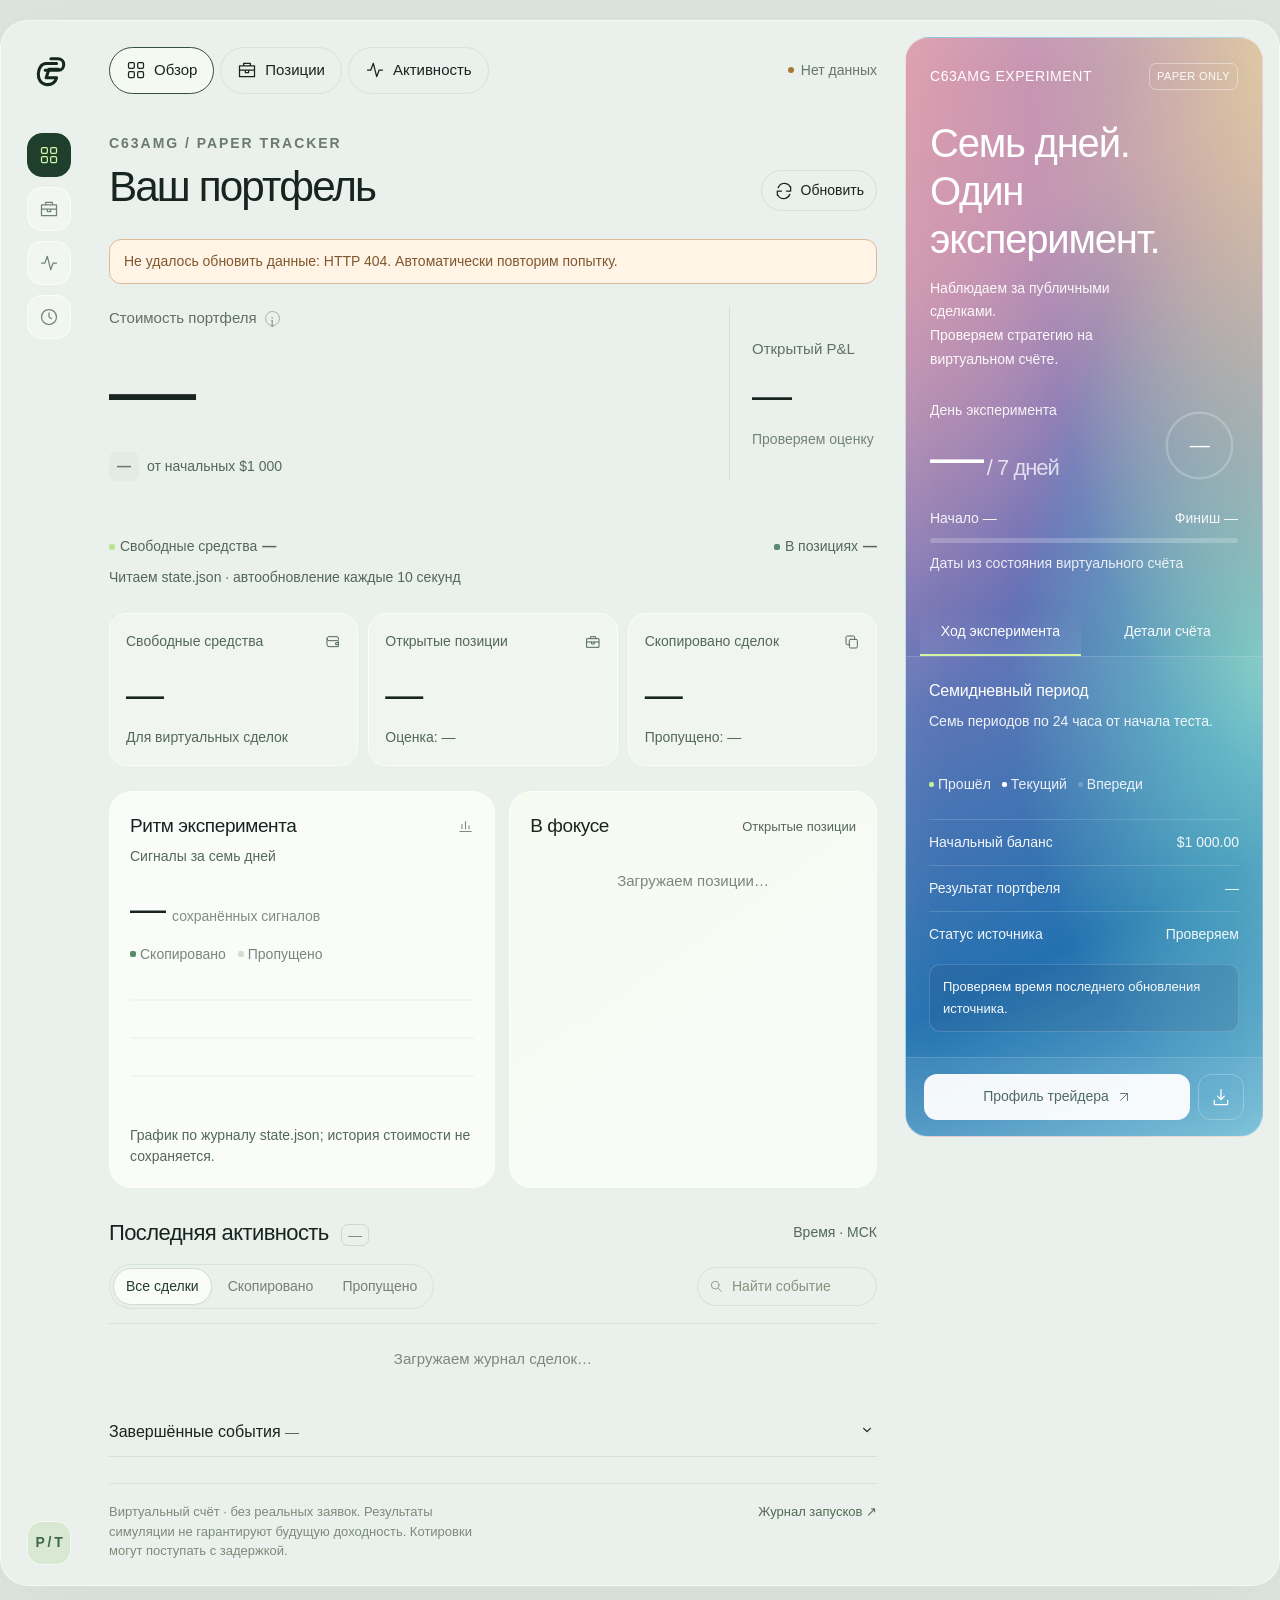
==== commit 47c0294c: "Enlarge dashboard typography and mobile account cards" ====
--- a/site/dashboard/index.html
+++ b/site/dashboard/index.html
@@ -16,7 +16,7 @@
     <meta name="apple-mobile-web-app-title" content="C63AMG" />
     <link rel="icon" type="image/svg+xml" href="../app-icon.svg" />
     <link rel="manifest" href="../manifest.webmanifest" />
-    <link rel="stylesheet" href="../dashboard.css" />
+    <link rel="stylesheet" href="../dashboard.css?v=readable-2" />
     <script src="../dashboard.js" defer></script>
     <title>C63AMG — Обзор портфеля</title>
   </head>
@@ -465,7 +465,9 @@
           aria-labelledby="tab-timeline"
         >
           <h3 class="glass-heading" id="calendar-title">Семидневный период</h3>
-          <p class="glass-subtitle">Семь периодов по 24 часа от начала теста.</p>
+          <p class="glass-subtitle">
+            Семь периодов по 24 часа от начала теста.
+          </p>
           <div class="calendar" id="calendar"></div>
           <div class="day-legend">
             <span><i></i>Прошёл</span><span><i class="now"></i>Текущий</span
--- a/site/dashboard.css
+++ b/site/dashboard.css
@@ -20,6 +20,8 @@
   box-sizing: border-box;
 }
 html {
+  -webkit-text-size-adjust: 100%;
+  text-size-adjust: 100%;
   scroll-behavior: smooth;
   scroll-padding-top: 26px;
 }
@@ -27,7 +29,7 @@
   margin: 0;
   background: #dce4de;
   color: var(--ink);
-  font-size: 14px;
+  font-size: 16px;
   line-height: 1.5;
   -webkit-font-smoothing: antialiased;
 }
@@ -158,7 +160,7 @@
 }
 .rail-bottom {
   margin-top: auto;
-  font-size: 11px;
+  font-size: 14px;
   letter-spacing: -0.5px;
   font-weight: 700;
   background: #d8e8d3;
@@ -180,7 +182,7 @@
 .nav a {
   border: 1px solid #d8e2da;
   border-radius: 25px;
-  font-size: 12px;
+  font-size: 15px;
   display: flex;
   align-items: center;
   justify-content: center;
@@ -200,7 +202,7 @@
   display: flex;
   gap: 7px;
   align-items: center;
-  font-size: 11px;
+  font-size: 14px;
   white-space: nowrap;
   color: #66766a;
 }
@@ -228,14 +230,14 @@
   margin-bottom: 28px;
 }
 .eyebrow {
-  font-size: 10px;
+  font-size: 14px;
   letter-spacing: 0.14em;
   font-weight: 650;
   text-transform: uppercase;
   color: #6a7b6d;
 }
 .intro h1 {
-  font-size: clamp(30px, 3vw, 43px);
+  font-size: clamp(36px, 3.3vw, 50px);
   font-weight: 450;
   letter-spacing: -1.9px;
   line-height: 1.15;
@@ -249,7 +251,7 @@
   gap: 7px;
   border-radius: 24px;
   padding: 9px 12px;
-  font-size: 11px;
+  font-size: 14px;
   white-space: nowrap;
 }
 .refresh:hover {
@@ -262,7 +264,7 @@
   padding: 5px 0 26px;
 }
 .section-label {
-  font-size: 12px;
+  font-size: 15px;
   color: #617166;
   display: flex;
   align-items: center;
@@ -276,11 +278,11 @@
   border: 1px solid #a4b2a6;
   color: #86998b;
   border-radius: 50%;
-  font-size: 10px;
+  font-size: 14px;
   font-family: serif;
 }
 .equity {
-  font-size: clamp(50px, 5.8vw, 80px);
+  font-size: clamp(64px, 6.8vw, 96px);
   font-weight: 400;
   letter-spacing: -5px;
   font-variant-numeric: tabular-nums;
@@ -298,11 +300,11 @@
   gap: 8px;
   align-items: center;
   flex-wrap: wrap;
-  font-size: 11px;
+  font-size: 14px;
   color: var(--muted);
 }
 .badge {
-  font-size: 11px;
+  font-size: 14px;
   padding: 4px 8px;
   border-radius: 7px;
   background: #dfedd7;
@@ -326,13 +328,13 @@
   padding-left: 22px;
 }
 .mini-stat .value {
-  font-size: 31px;
+  font-size: 40px;
   font-weight: 400;
   letter-spacing: -1.2px;
   margin: 4px 0;
 }
 .mini-stat .small {
-  font-size: 11px;
+  font-size: 14px;
   color: #718475;
 }
 .capital-allocation {
@@ -356,7 +358,7 @@
 .allocation-labels {
   display: flex;
   justify-content: space-between;
-  font-size: 10px;
+  font-size: 14px;
   color: #6d7b70;
   gap: 12px;
 }
@@ -393,7 +395,7 @@
   align-items: center;
   justify-content: space-between;
   color: #7a8b7e;
-  font-size: 11px;
+  font-size: 14px;
   gap: 5px;
 }
 .kpi-top .icon {
@@ -401,14 +403,14 @@
   height: 16px;
 }
 .kpi-value {
-  font-size: 29px;
+  font-size: 38px;
   letter-spacing: -1px;
   font-weight: 450;
   margin: 15px 0 3px;
   font-variant-numeric: tabular-nums;
 }
 .kpi-note {
-  font-size: 10px;
+  font-size: 14px;
   color: #78877a;
 }
 .kpi-note strong {
@@ -438,13 +440,13 @@
 }
 .card h2,
 .section-heading h2 {
-  font-size: 16px;
+  font-size: 19px;
   letter-spacing: -0.4px;
   font-weight: 500;
   margin: 0;
 }
 .subtle {
-  font-size: 10px;
+  font-size: 14px;
   color: #7a8a7e;
 }
 .card-heading .icon {
@@ -459,18 +461,18 @@
   margin-top: 15px;
 }
 .chart-summary strong {
-  font-size: 28px;
+  font-size: 36px;
   font-weight: 450;
   letter-spacing: -1px;
 }
 .chart-summary span {
-  font-size: 10px;
+  font-size: 14px;
   color: #7e8e82;
 }
 .chart-legend {
   display: flex;
   gap: 12px;
-  font-size: 9px;
+  font-size: 14px;
   color: #79867b;
   margin: 8px 0 0;
 }
@@ -538,7 +540,7 @@
   background: #d3dfce;
 }
 .chart-date {
-  font-size: 9px;
+  font-size: 14px;
   color: #819080;
   text-align: center;
   white-space: nowrap;
@@ -556,7 +558,7 @@
   color: #fff;
   padding: 9px 11px;
   border-radius: 10px;
-  font-size: 10px;
+  font-size: 14px;
   box-shadow: 0 5px 14px #15241520;
   transition: opacity 0.15s;
 }
@@ -568,7 +570,7 @@
   outline-offset: 2px;
 }
 .chart-note {
-  font-size: 9px;
+  font-size: 14px;
   color: #7c8b7e;
   margin-top: 12px;
   line-height: 1.5;
@@ -591,20 +593,20 @@
   place-items: center;
   background: #e9edde;
   border-radius: 12px;
-  font-size: 11px;
+  font-size: 14px;
   font-style: italic;
   font-weight: 800;
   letter-spacing: -0.5px;
 }
 .position-title {
-  font-size: 13px;
+  font-size: 16px;
   font-weight: 500;
   line-height: 1.55;
   overflow-wrap: anywhere;
   margin: 0;
 }
 .position-outcome {
-  font-size: 10px;
+  font-size: 14px;
   color: #75826e;
   margin-top: 6px;
 }
@@ -617,12 +619,12 @@
   margin-top: 16px;
 }
 .position-values dt {
-  font-size: 10px;
+  font-size: 14px;
   color: #75816e;
 }
 .position-values dd {
   margin: 4px 0 0;
-  font-size: 21px;
+  font-size: 28px;
   letter-spacing: -0.7px;
 }
 .position-values dl {
@@ -632,7 +634,7 @@
   display: flex;
   justify-content: space-between;
   gap: 12px;
-  font-size: 9px;
+  font-size: 14px;
   color: #76846e;
   margin-top: 12px;
 }
@@ -646,7 +648,7 @@
   margin-top: 12px;
   border-top: 1px solid #dce5d8;
   padding-top: 12px;
-  font-size: 11px;
+  font-size: 14px;
 }
 .positions-extra summary {
   cursor: pointer;
@@ -660,7 +662,7 @@
 .empty {
   padding: 24px 10px;
   color: #7a897c;
-  font-size: 12px;
+  font-size: 15px;
   text-align: center;
 }
 .empty strong {
@@ -680,11 +682,11 @@
   scroll-margin-top: 25px;
 }
 .section-heading h2 {
-  font-size: 19px;
+  font-size: 22px;
   letter-spacing: -0.6px;
 }
 .section-heading .count {
-  font-size: 10px;
+  font-size: 14px;
   color: #7e8d80;
   border: 1px solid #cddacf;
   border-radius: 7px;
@@ -709,7 +711,7 @@
   background: none;
   border: 1px solid transparent;
   border-radius: 20px;
-  font-size: 10px;
+  font-size: 14px;
   padding: 7px 12px;
   color: #728273;
   white-space: nowrap;
@@ -739,7 +741,7 @@
 .search input {
   min-width: 0;
   width: 100%;
-  font-size: 11px;
+  font-size: 14px;
   background: none;
   border: 0;
   outline: none;
@@ -781,18 +783,18 @@
   width: 15px;
 }
 .trade-title {
-  font-size: 11px;
+  font-size: 14px;
   font-weight: 500;
   line-height: 1.5;
   overflow-wrap: anywhere;
 }
 .trade-sub {
-  font-size: 9px;
+  font-size: 14px;
   color: #7a8a7a;
   margin-top: 3px;
 }
 .trade-status {
-  font-size: 9px;
+  font-size: 14px;
   text-align: left;
   line-height: 1.5;
   color: #698168;
@@ -807,12 +809,12 @@
 }
 .trade-price {
   text-align: right;
-  font-size: 14px;
+  font-size: 16px;
   font-variant-numeric: tabular-nums;
   white-space: nowrap;
 }
 .trade-time {
-  font-size: 9px;
+  font-size: 14px;
   color: #7c8d7d;
   margin-top: 2px;
 }
@@ -824,7 +826,7 @@
   border: 1px solid #d3dfd3;
   border-radius: 25px;
   background: transparent;
-  font-size: 11px;
+  font-size: 14px;
   padding: 9px 20px;
   margin: 17px auto 0;
 }
@@ -840,7 +842,7 @@
   cursor: pointer;
   list-style: none;
   padding-bottom: 12px;
-  font-size: 13px;
+  font-size: 16px;
   border-bottom: 1px solid #d4dfd4;
 }
 .settlements > summary::-webkit-details-marker {
@@ -852,7 +854,7 @@
   gap: 18px;
   padding: 14px 0;
   border-bottom: 1px solid #dce5dc;
-  font-size: 11px;
+  font-size: 14px;
 }
 .settlement .subtle {
   margin-top: 4px;
@@ -865,7 +867,7 @@
   justify-content: space-between;
   gap: 24px;
   color: #7c8b7b;
-  font-size: 9px;
+  font-size: 14px;
 }
 .main-footer p {
   margin: 0;
@@ -905,25 +907,25 @@
   gap: 10px;
 }
 .insight-brand span {
-  font-size: 11px;
+  font-size: 14px;
   letter-spacing: 0.04em;
 }
 .insight-brand .tag {
   border: 1px solid #ffffff63;
   border-radius: 7px;
   padding: 4px 7px;
-  font-size: 9px;
+  font-size: 14px;
   color: #fffffff2;
 }
 .insight h2 {
-  font-size: 31px;
+  font-size: 40px;
   font-weight: 400;
   letter-spacing: -1.2px;
   line-height: 1.2;
   margin: 29px 0 12px;
 }
 .insight-description {
-  font-size: 11px;
+  font-size: 14px;
   line-height: 1.7;
   color: #fffffff0;
   max-width: 245px;
@@ -936,17 +938,17 @@
   margin: 28px 0 17px;
 }
 .period-label {
-  font-size: 10px;
+  font-size: 14px;
   color: #ffffffe6;
 }
 .period-value {
-  font-size: 43px;
+  font-size: 54px;
   line-height: 1.3;
   font-weight: 350;
   letter-spacing: -2.3px;
 }
 .period-value span {
-  font-size: 19px;
+  font-size: 22px;
   color: #ffffffbe;
   letter-spacing: -1px;
 }
@@ -978,16 +980,16 @@
   transition: stroke-dashoffset 0.4s;
 }
 .ring-number {
-  font-size: 17px;
+  font-size: 20px;
   letter-spacing: -0.5px;
 }
 .ring-number small {
-  font-size: 10px;
+  font-size: 14px;
 }
 .period-dates {
   display: flex;
   justify-content: space-between;
-  font-size: 9px;
+  font-size: 14px;
   color: #ffffffe8;
   margin: 0 0 9px;
 }
@@ -1010,7 +1012,7 @@
   transition: width 0.4s;
 }
 .period-caption {
-  font-size: 9px;
+  font-size: 14px;
   color: #ffffffde;
   margin: 10px 0 5px;
 }
@@ -1021,7 +1023,7 @@
   position: relative;
 }
 .insight-tab {
-  font-size: 11px;
+  font-size: 14px;
   padding: 12px 6px;
   color: #ffffffef;
   flex: 1;
@@ -1042,13 +1044,13 @@
   min-height: 325px;
 }
 .glass-heading {
-  font-size: 13px;
+  font-size: 16px;
   letter-spacing: -0.2px;
   margin: 0 0 7px;
   font-weight: 450;
 }
 .glass-subtitle {
-  font-size: 10px;
+  font-size: 14px;
   color: #ffffffe8;
   margin: 0 0 22px;
   line-height: 1.7;
@@ -1063,7 +1065,7 @@
   text-align: center;
 }
 .day-label {
-  font-size: 9px;
+  font-size: 14px;
   margin-bottom: 7px;
   color: #ffffffe6;
 }
@@ -1073,7 +1075,7 @@
   border-radius: 12px;
   display: grid;
   place-items: center;
-  font-size: 12px;
+  font-size: 15px;
   background: #ffffff10;
   color: #ffffffe6;
 }
@@ -1093,7 +1095,7 @@
   display: flex;
   flex-wrap: wrap;
   gap: 11px;
-  font-size: 9px;
+  font-size: 14px;
   color: #ffffffe3;
   margin: 18px 0 24px;
 }
@@ -1118,7 +1120,7 @@
 .glass-metric-row {
   display: flex;
   justify-content: space-between;
-  font-size: 10px;
+  font-size: 14px;
   border-top: 1px solid #ffffff27;
   padding: 12px 0;
   color: #ffffffed;
@@ -1129,7 +1131,7 @@
   text-align: right;
 }
 .glass-warning {
-  font-size: 9px;
+  font-size: 14px;
   line-height: 1.7;
   background: #33487026;
   border: 1px solid #ffffff28;
@@ -1154,7 +1156,7 @@
   align-items: center;
   gap: 8px;
   padding: 12px;
-  font-size: 10px;
+  font-size: 14px;
   flex: 1;
 }
 .source-link .icon {
@@ -1175,18 +1177,18 @@
   margin: 0;
 }
 .glass-details dt {
-  font-size: 10px;
+  font-size: 14px;
   color: #ffffffe6;
   margin-top: 17px;
 }
 .glass-details dd {
-  font-size: 20px;
+  font-size: 24px;
   font-weight: 350;
   letter-spacing: -0.6px;
   margin: 4px 0 0;
 }
 .glass-details dd.small-text {
-  font-size: 11px;
+  font-size: 14px;
   letter-spacing: 0;
   line-height: 1.7;
   overflow-wrap: anywhere;
@@ -1195,7 +1197,7 @@
   color: #9f6130;
 }
 .sync-note {
-  font-size: 10px;
+  font-size: 14px;
   color: #7b8b7d;
   margin-top: 10px;
   line-height: 1.5;
@@ -1206,7 +1208,7 @@
   color: #80572e;
   padding: 11px 14px;
   border-radius: 12px;
-  font-size: 11px;
+  font-size: 14px;
   margin-bottom: 18px;
 }
 .mobile-brand {
@@ -1227,7 +1229,7 @@
     padding-bottom: 30px;
   }
   .insight h2 {
-    font-size: 35px;
+    font-size: 42px;
   }
   .insight-top {
     padding: 30px 28px 23px;
@@ -1246,10 +1248,10 @@
   }
   .nav a {
     padding: 10px 12px;
-    font-size: 11px;
+    font-size: 14px;
   }
   .header-status {
-    font-size: 10px;
+    font-size: 14px;
   }
   .header-status .status-prefix {
     display: none;
@@ -1258,7 +1260,7 @@
     padding: 23px 20px 20px;
   }
   .insight h2 {
-    font-size: 29px;
+    font-size: 38px;
   }
   .glass-section {
     padding: 20px 18px;
@@ -1273,7 +1275,7 @@
     padding: 14px 12px;
   }
   .kpi-value {
-    font-size: 25px;
+    font-size: 34px;
   }
   .capital {
     grid-template-columns: minmax(0, 1fr) 112px;
@@ -1283,7 +1285,7 @@
     padding-left: 14px;
   }
   .equity {
-    font-size: 64px;
+    font-size: 80px;
     letter-spacing: -4px;
   }
   .activity-controls {
@@ -1300,10 +1302,10 @@
     grid-template-columns: 30px minmax(0, 1fr) 84px 53px;
   }
   .trade-status {
-    font-size: 8px;
+    font-size: 14px;
   }
   .intro h1 {
-    font-size: 34px;
+    font-size: 42px;
   }
 }
 @media (max-width: 1050px) {
@@ -1319,7 +1321,7 @@
   }
   .nav a {
     padding: 9px 10px;
-    font-size: 10px;
+    font-size: 14px;
     gap: 5px;
   }
   .nav a .icon {
@@ -1327,16 +1329,16 @@
     height: 14px;
   }
   .header-status {
-    font-size: 9px;
+    font-size: 14px;
   }
   .kpis {
     gap: 6px;
   }
   .kpi-value {
-    font-size: 22px;
+    font-size: 29px;
   }
   .kpi-top {
-    font-size: 10px;
+    font-size: 14px;
   }
   .kpi-top .icon {
     display: none;
@@ -1360,18 +1362,18 @@
     padding-left: 10px;
   }
   .equity {
-    font-size: 57px;
+    font-size: 72px;
     letter-spacing: -3.8px;
   }
   .intro h1 {
-    font-size: 30px;
+    font-size: 39px;
   }
   .intro {
     gap: 8px;
   }
   .refresh {
     padding: 8px;
-    font-size: 10px;
+    font-size: 14px;
   }
   .refresh span {
     display: none;
@@ -1388,17 +1390,17 @@
     gap: 7px;
   }
   .trade-title {
-    font-size: 10px;
+    font-size: 14px;
   }
   .trade-price {
-    font-size: 12px;
+    font-size: 15px;
   }
   .trade-sub,
   .trade-time {
-    font-size: 8px;
+    font-size: 14px;
   }
   .insight h2 {
-    font-size: 28px;
+    font-size: 36px;
   }
   .glass-section {
     min-height: 320px;
@@ -1439,7 +1441,7 @@
     display: flex;
     align-items: center;
     gap: 8px;
-    font-size: 13px;
+    font-size: 16px;
     letter-spacing: -0.5px;
     font-weight: 600;
   }
@@ -1455,7 +1457,7 @@
   .nav a {
     flex: 1;
     padding: 10px 9px;
-    font-size: 11px;
+    font-size: 14px;
     gap: 7px;
   }
   .nav a .icon {
@@ -1463,7 +1465,7 @@
     height: 15px;
   }
   .header-status {
-    font-size: 10px;
+    font-size: 14px;
   }
   .header-status .status-prefix {
     display: inline;
@@ -1479,7 +1481,7 @@
     margin-bottom: 26px;
   }
   .intro h1 {
-    font-size: 36px;
+    font-size: 44px;
     letter-spacing: -1.7px;
   }
   .refresh {
@@ -1493,14 +1495,14 @@
     padding-bottom: 18px;
   }
   .equity {
-    font-size: 68px;
+    font-size: 84px;
     letter-spacing: -4.3px;
   }
   .mini-stat {
     padding-left: 19px;
   }
   .mini-stat .value {
-    font-size: 30px;
+    font-size: 39px;
   }
   .kpis {
     gap: 9px;
@@ -1511,13 +1513,13 @@
     border-radius: 17px;
   }
   .kpi-value {
-    font-size: 27px;
+    font-size: 36px;
   }
   .kpi-top {
-    font-size: 10px;
+    font-size: 14px;
   }
   .kpi-note {
-    font-size: 9px;
+    font-size: 14px;
   }
   .middle-grid {
     grid-template-columns: 1fr 1fr;
@@ -1528,7 +1530,7 @@
     padding: 18px;
   }
   .position-title {
-    font-size: 12px;
+    font-size: 15px;
   }
   .chart {
     height: 141px;
@@ -1546,7 +1548,7 @@
     padding: 25px;
   }
   .insight h2 {
-    font-size: 35px;
+    font-size: 42px;
     margin-top: 25px;
   }
   .insight-description {
@@ -1556,7 +1558,7 @@
     margin: 25px 0 15px;
   }
   .period-value {
-    font-size: 46px;
+    font-size: 56px;
   }
   .glass-section {
     min-height: 0;
@@ -1571,7 +1573,7 @@
     border-radius: 10px;
   }
   .day-label {
-    font-size: 9px;
+    font-size: 14px;
   }
   .day-legend {
     margin: 15px 0 22px;
@@ -1591,17 +1593,17 @@
     padding: 16px 0;
   }
   .trade-title {
-    font-size: 11px;
+    font-size: 14px;
   }
   .trade-sub,
   .trade-time {
-    font-size: 9px;
+    font-size: 14px;
   }
   .trade-price {
-    font-size: 14px;
+    font-size: 16px;
   }
   .trade-status {
-    font-size: 9px;
+    font-size: 14px;
   }
   .main-footer {
     padding-bottom: 25px;
@@ -1664,10 +1666,10 @@
     display: none;
   }
   .intro h1 {
-    font-size: 33px;
+    font-size: 40px;
   }
   .eyebrow {
-    font-size: 9px;
+    font-size: 14px;
     letter-spacing: 0.12em;
   }
   .refresh {
@@ -1681,41 +1683,41 @@
     gap: 8px;
   }
   .equity {
-    font-size: 59px;
+    font-size: 76px;
     letter-spacing: -3.8px;
   }
   .section-label {
-    font-size: 11px;
+    font-size: 14px;
   }
   .mini-stat {
     padding-left: 12px;
   }
   .mini-stat .small {
-    font-size: 9px;
+    font-size: 14px;
   }
   .mini-stat .value {
-    font-size: 26px;
+    font-size: 34px;
   }
   .pnl-line {
-    font-size: 9px;
+    font-size: 14px;
     gap: 6px;
   }
   .badge {
-    font-size: 10px;
+    font-size: 14px;
   }
   .kpi {
     padding: 13px 11px;
   }
   .kpi-value {
-    font-size: 24px;
+    font-size: 32px;
   }
   .kpi-top {
-    font-size: 9px;
+    font-size: 14px;
     min-height: 25px;
     align-items: flex-start;
   }
   .kpi-note {
-    font-size: 8px;
+    font-size: 14px;
   }
   .middle-grid {
     grid-template-columns: 1fr;
@@ -1726,20 +1728,20 @@
     border-radius: 20px;
   }
   .card h2 {
-    font-size: 16px;
+    font-size: 19px;
   }
   .chart {
     height: 145px;
     gap: 18px;
   }
   .chart-legend {
-    font-size: 10px;
+    font-size: 14px;
   }
   .chart-date {
-    font-size: 10px;
+    font-size: 14px;
   }
   .chart-note {
-    font-size: 10px;
+    font-size: 14px;
   }
   .chart-summary {
     margin-top: 10px;
@@ -1748,13 +1750,13 @@
     margin-top: 16px;
   }
   .position-title {
-    font-size: 13px;
+    font-size: 16px;
   }
   .position-values dd {
-    font-size: 25px;
+    font-size: 34px;
   }
   .position-meta {
-    font-size: 10px;
+    font-size: 14px;
   }
   .activity-controls {
     gap: 11px;
@@ -1765,7 +1767,7 @@
   }
   .filters button {
     flex: 1;
-    font-size: 10px;
+    font-size: 14px;
     padding: 8px 10px;
   }
   .search {
@@ -1785,12 +1787,12 @@
     border-radius: 10px;
   }
   .trade-title {
-    font-size: 11px;
+    font-size: 14px;
   }
   .trade-status {
     grid-column: 2;
     grid-row: auto;
-    font-size: 9px;
+    font-size: 14px;
     margin-top: -6px;
     display: flex;
     gap: 6px;
@@ -1803,14 +1805,14 @@
   .trade-price {
     grid-column: 3;
     grid-row: 1;
-    font-size: 13px;
+    font-size: 16px;
     padding-top: 2px;
   }
   .trade-sub {
-    font-size: 9px;
+    font-size: 14px;
   }
   .trade-time {
-    font-size: 8px;
+    font-size: 14px;
   }
   .trade-body {
     grid-column: 2;
@@ -1822,7 +1824,7 @@
     grid-column: 2/4;
   }
   .insight h2 {
-    font-size: 31px;
+    font-size: 40px;
   }
   .insight-top {
     padding: 23px;
@@ -1834,31 +1836,31 @@
     gap: 6px;
   }
   .day-label {
-    font-size: 8px;
+    font-size: 14px;
   }
   .day-box {
     border-radius: 9px;
     height: 33px;
-    font-size: 11px;
+    font-size: 14px;
   }
   .day-legend {
-    font-size: 8px;
+    font-size: 14px;
     gap: 10px;
   }
   .main-footer {
-    font-size: 9px;
+    font-size: 14px;
   }
   .insight-footer {
     padding: 15px 19px;
   }
   .source-link {
-    font-size: 10px;
+    font-size: 14px;
   }
   .allocation-labels {
-    font-size: 9px;
+    font-size: 14px;
   }
   .glass-heading {
-    font-size: 14px;
+    font-size: 16px;
   }
 }
 @media (max-width: 360px) {
@@ -1867,17 +1869,17 @@
     padding-right: 13px;
   }
   .nav a {
-    font-size: 10px;
+    font-size: 14px;
     padding: 9px 7px;
   }
   .equity {
-    font-size: 53px;
+    font-size: 68px;
   }
   .mini-stat {
     padding-left: 9px;
   }
   .kpi-value {
-    font-size: 21px;
+    font-size: 28px;
   }
   .kpis {
     gap: 6px;
@@ -1956,18 +1958,412 @@
     min-height: 44px;
   }
   .search input {
+    font-size: 19px;
+  }
+  .trade-title {
+    font-size: 15px;
+  }
+  .trade-sub {
+    font-size: 14px;
+  }
+  .trade-status {
+    font-size: 14px;
+  }
+  .trade-time {
+    font-size: 14px;
+  }
+}
+
+/* Keep larger type comfortable without squeezing the mobile cards and journal. */
+.kpi-top,
+.kpi-note,
+.position-outcome,
+.position-meta,
+.subtle,
+.chart-note,
+.sync-note,
+.chart-date,
+.pnl-line,
+.allocation-labels {
+  color: #536858;
+}
+.chart-column:nth-child(2) .chart-tooltip {
+  left: 0;
+  transform: none;
+}
+.chart-column:nth-last-child(2) .chart-tooltip {
+  right: 0;
+  left: auto;
+  transform: none;
+}
+.header,
+.section-heading,
+.card-heading {
+  flex-wrap: wrap;
+}
+.position-meta,
+.allocation-labels,
+.chart-legend {
+  flex-wrap: wrap;
+}
+.position-meta {
+  gap: 6px 12px;
+}
+.trade {
+  grid-template-columns: 34px minmax(0, 1fr) 135px 85px;
+}
+.trade-status {
+  font-size: 13px;
+}
+.trade-time {
+  font-size: 12px;
+}
+.chart {
+  gap: 8px;
+}
+.chart-date {
+  font-size: 12px;
+}
+.chart-tooltip {
+  width: 190px;
+}
+.chart-summary {
+  flex-wrap: wrap;
+}
+.card-heading .subtle {
+  font-size: 13px;
+}
+.period-value {
+  white-space: nowrap;
+}
+.insight-brand {
+  flex-wrap: wrap;
+}
+.insight-brand .tag {
+  font-size: 11px;
+}
+.insight-tabs {
+  padding-left: 14px;
+  padding-right: 14px;
+}
+.insight-tab {
+  font-size: 14px;
+}
+.insight {
+  position: relative;
+  top: auto;
+}
+.day-label {
+  font-size: 12px;
+}
+.glass-metric-row {
+  font-size: 14px;
+}
+.glass-warning {
+  font-size: 13px;
+}
+.main-footer {
+  font-size: 13px;
+}
+@media (max-width: 1250px) and (min-width: 801px) {
+  .trade {
+    grid-template-columns: 30px minmax(0, 1fr) 80px;
+    gap: 10px;
+    align-items: start;
+  }
+  .trade-body {
+    grid-column: 2;
+  }
+  .trade-price {
+    grid-column: 3;
+    grid-row: 1;
+  }
+  .trade-status {
+    grid-column: 2 / 4;
+    display: flex;
+    flex-wrap: wrap;
+    gap: 5px 10px;
+  }
+  .header-status {
+    white-space: normal;
+  }
+  .nav {
+    flex-wrap: wrap;
+  }
+}
+@media (max-width: 1050px) {
+  .capital {
+    grid-template-columns: minmax(0, 1fr);
+    gap: 16px;
+  }
+  .mini-stat {
+    display: grid;
+    grid-template-columns: minmax(0, 1fr) auto;
+    gap: 4px 12px;
+    padding: 14px 0 0;
+    border-left: 0;
+    border-top: 1px solid var(--line);
+    align-items: center;
+  }
+  .mini-stat .value {
+    grid-column: 2;
+    grid-row: 1 / 3;
+    margin: 0;
+    font-size: 36px;
+  }
+  .mini-stat .small {
+    grid-column: 1;
+    grid-row: 2;
+    font-size: 14px;
+  }
+  .kpis {
+    grid-template-columns: repeat(2, minmax(0, 1fr));
+    gap: 12px;
+  }
+  .kpi:first-child {
+    grid-column: 1 / -1;
+  }
+  .kpi {
+    padding: 20px;
+  }
+  .kpi-value {
+    font-size: 38px;
+  }
+  .kpi-top {
+    min-height: 0;
+    font-size: 14px;
+  }
+  .kpi-note {
+    font-size: 14px;
+  }
+  .kpi-top .icon {
+    display: block;
+  }
+}
+@media (max-width: 800px) {
+  .intro h1 {
+    font-size: 40px;
+  }
+  .equity {
+    font-size: clamp(68px, 19vw, 84px);
+  }
+  .equity .cents {
+    font-size: 0.72em;
+  }
+  .section-label {
     font-size: 16px;
   }
+  .pnl-line,
+  .badge {
+    font-size: 14px;
+  }
+  .allocation-labels {
+    font-size: 14px;
+  }
+  .allocation-labels span {
+    flex-wrap: wrap;
+  }
+  .sync-note {
+    font-size: 14px;
+    line-height: 1.6;
+  }
+  .kpi-value {
+    font-size: 42px;
+  }
+  .kpi:first-child .kpi-value {
+    font-size: 48px;
+  }
+  .middle-grid {
+    grid-template-columns: minmax(0, 1fr);
+    gap: 16px;
+  }
+  .card h2 {
+    font-size: 22px;
+  }
+  .card {
+    padding: 22px;
+  }
+  .position-title {
+    font-size: 17px;
+    line-height: 1.6;
+  }
+  .position-outcome,
+  .position-values dt,
+  .position-meta {
+    font-size: 14px;
+  }
+  .position-values dd {
+    font-size: 34px;
+  }
+  .chart {
+    height: 180px;
+  }
+  .chart-summary strong {
+    font-size: 42px;
+  }
+  .chart-legend,
+  .chart-note,
+  .chart-summary span {
+    font-size: 14px;
+  }
+  .activity-controls {
+    flex-wrap: wrap;
+  }
+  .filters {
+    width: 100%;
+  }
+  .filters button {
+    flex: 1;
+    font-size: 14px;
+    padding: 10px 8px;
+  }
+  .search {
+    flex-basis: 100%;
+    max-width: none;
+    padding: 11px 14px;
+  }
+  .trade {
+    grid-template-columns: 32px minmax(0, 1fr) 80px;
+    gap: 10px;
+    padding: 20px 0;
+    align-items: start;
+  }
+  .trade-body {
+    grid-column: 2;
+  }
   .trade-title {
+    font-size: 16px;
+    line-height: 1.6;
+  }
+  .trade-sub {
+    font-size: 14px;
+    line-height: 1.6;
+    margin-top: 6px;
+  }
+  .trade-price {
+    grid-column: 3;
+    grid-row: 1;
+    font-size: 22px;
+  }
+  .trade-time {
     font-size: 12px;
-  }
-  .trade-sub {
-    font-size: 10px;
+    line-height: 1.6;
   }
   .trade-status {
-    font-size: 10px;
-  }
-  .trade-time {
-    font-size: 9px;
-  }
-}
+    grid-column: 2 / 4;
+    font-size: 14px;
+    display: flex;
+    flex-wrap: wrap;
+    gap: 5px 10px;
+    margin-top: 0;
+  }
+  .trade-icon {
+    width: 32px;
+    height: 36px;
+  }
+  .insight h2 {
+    font-size: 38px;
+  }
+  .insight-description,
+  .glass-subtitle {
+    font-size: 16px;
+  }
+  .period-value {
+    font-size: 56px;
+  }
+  .period-value span {
+    font-size: 24px;
+  }
+  .period-label,
+  .period-caption,
+  .period-dates {
+    font-size: 14px;
+  }
+  .period-dates {
+    gap: 14px;
+  }
+  .calendar {
+    grid-template-columns: repeat(4, minmax(0, 1fr));
+    gap: 12px 10px;
+  }
+  .day-label {
+    font-size: 14px;
+  }
+  .day-box {
+    height: 46px;
+    font-size: 18px;
+  }
+  .day-legend {
+    font-size: 13px;
+  }
+  .glass-heading {
+    font-size: 19px;
+  }
+  .glass-metric-row {
+    font-size: 16px;
+    gap: 14px;
+  }
+  .glass-warning {
+    font-size: 14px;
+  }
+  .glass-details dt,
+  .glass-details dd.small-text {
+    font-size: 16px;
+  }
+  .source-link {
+    font-size: 16px;
+  }
+  .data-link {
+    flex-basis: 48px;
+  }
+  .main-footer {
+    font-size: 14px;
+    line-height: 1.7;
+  }
+  .settlements > summary,
+  .settlement {
+    font-size: 16px;
+  }
+  .subtle {
+    font-size: 14px;
+  }
+  .error-banner {
+    font-size: 16px;
+  }
+}
+@media (max-width: 360px) {
+  .card {
+    padding: 18px;
+  }
+  .intro h1 {
+    font-size: 36px;
+  }
+  .equity {
+    font-size: 68px;
+  }
+  .nav a {
+    font-size: 13px;
+    padding-left: 7px;
+    padding-right: 7px;
+    gap: 5px;
+  }
+  .kpi {
+    padding: 17px;
+  }
+  .filters button {
+    padding-left: 6px;
+    padding-right: 6px;
+    font-size: 13px;
+  }
+  .insight-top,
+  .glass-section {
+    padding-left: 18px;
+    padding-right: 18px;
+  }
+  .insight h2 {
+    font-size: 34px;
+  }
+  .period-value {
+    font-size: 49px;
+  }
+}
